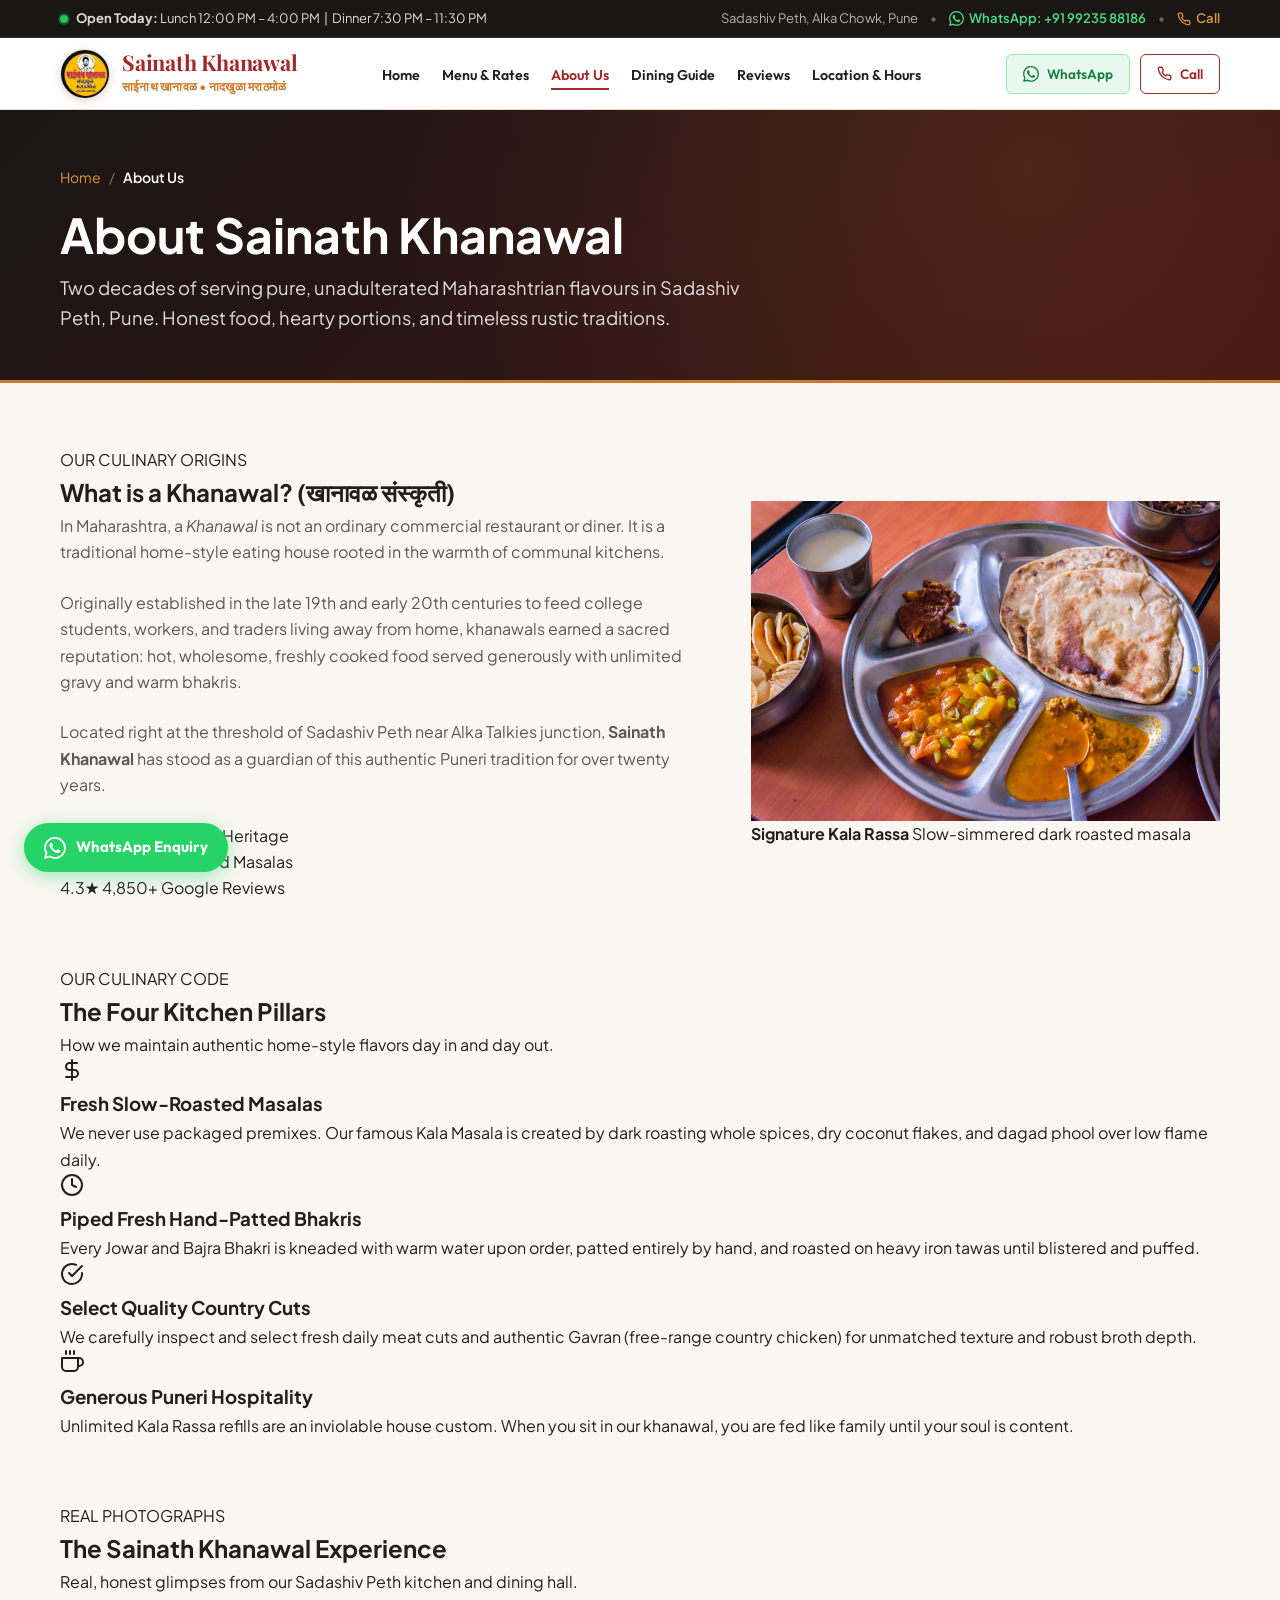
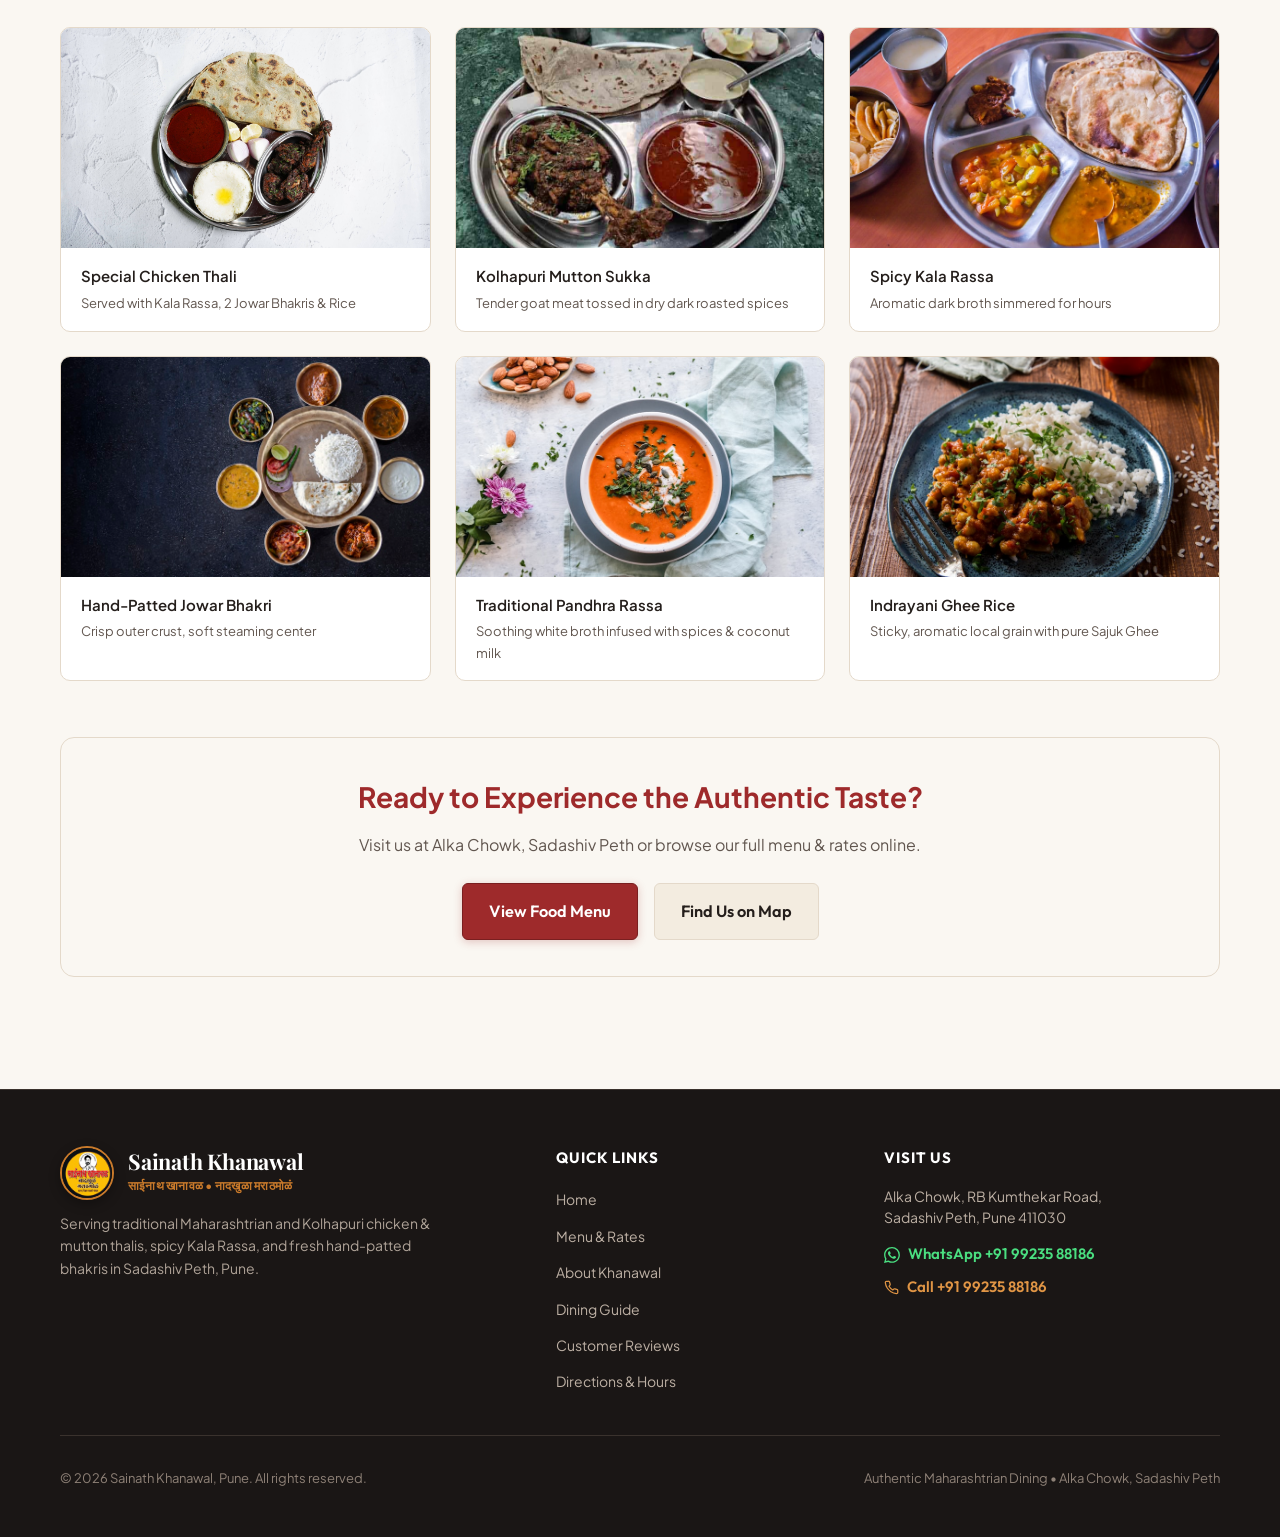
==== about.html @ d3b8c10c "Refactor to dedicated multi-page architecture with sitemap, robots.txt, and page-specific Schema.org" ====
<!DOCTYPE html>
<html lang="en">
<head>
  <meta charset="UTF-8">
  <meta name="viewport" content="width=device-width, initial-scale=1.0">
  <title>About Us & Heritage | Sainath Khanawal Pune — Story & Traditions</title>
  <meta name="description" content="Discover the story, history, and kitchen heritage of Sainath Khanawal at Alka Chowk, Sadashiv Peth, Pune. Traditional wood-roasted spices, hand-patted bhakris, and authentic Maharashtrian hospitality.">
  <meta name="keywords" content="About Sainath Khanawal, Sainath Khanawal history, Sadashiv Peth non veg history, Maharashtrian khanawal tradition Pune, Amol Nikam Sainath, authentic puneri khanawal">
  <link rel="canonical" href="https://sainathkhanawal.in/about.html">
  <meta name="robots" content="index, follow">

  <!-- Favicon -->
  <link rel="icon" type="image/png" href="assets/images/favicon.png">
  <link rel="apple-touch-icon" href="assets/images/favicon.png">

  <!-- Open Graph -->
  <meta property="og:type" content="website">
  <meta property="og:site_name" content="Sainath Khanawal Pune">
  <meta property="og:title" content="About Us & Heritage | Sainath Khanawal Pune">
  <meta property="og:description" content="The story, kitchen secrets, and 20+ year Maharashtrian culinary heritage of Sainath Khanawal in Sadashiv Peth, Pune.">
  <meta property="og:image" content="assets/images/sainath-khanawal-logo.png">
  <meta property="og:url" content="https://sainathkhanawal.in/about.html">
  <meta property="og:locale" content="en_IN">

  <!-- Theme Color -->
  <meta name="theme-color" content="#9E2A2B">
  
  <!-- Fonts -->
  <link rel="preconnect" href="https://fonts.googleapis.com">
  <link rel="preconnect" href="https://fonts.gstatic.com" crossorigin>
  <link href="https://fonts.googleapis.com/css2?family=Outfit:wght@400;500;600;700&family=Playfair+Display:ital,wght@0,600;0,700;1,600&family=Plus+Jakarta+Sans:wght@400;500;600;700&display=swap" rel="stylesheet">

  <!-- Styles -->
  <link rel="stylesheet" href="css/style.css">

  <!-- Schema.org JSON-LD Structured Data for About Page -->
  <script type="application/ld+json">
  {
    "@context": "https://schema.org",
    "@type": "AboutPage",
    "name": "About Sainath Khanawal Pune",
    "description": "The heritage, history, and kitchen traditions of Sainath Khanawal in Sadashiv Peth, Pune.",
    "url": "https://sainathkhanawal.in/about.html",
    "mainEntity": {
      "@type": "Restaurant",
      "name": "Sainath Khanawal",
      "foundingDate": "2004",
      "address": {
        "@type": "PostalAddress",
        "streetAddress": "Alka Chowk, RB Kumthekar Road, Pantancha Gate, Sadashiv Peth",
        "addressLocality": "Pune",
        "postalCode": "411030",
        "addressCountry": "IN"
      }
    }
  }
  </script>
</head>
<body>

  <!-- Top Announcement Bar -->
  <div class="top-announcement">
    <div class="container top-bar-inner">
      <div class="top-bar-item">
        <span class="status-indicator"></span>
        <span class="top-bar-text"><strong>Open Today:</strong> Lunch 12:00 PM – 4:00 PM &nbsp;|&nbsp; Dinner 7:30 PM – 11:30 PM</span>
      </div>
      <div class="top-bar-item top-bar-contact">
        <span>Sadashiv Peth, Alka Chowk, Pune</span>
        <span class="sep">•</span>
        <a href="https://wa.me/919923588186?text=Namaste%20Sainath%20Khanawal%2C%20I%20would%20like%20to%20enquire%20about%20today%27s%20menu%20and%20thali%20parcels." target="_blank" rel="noopener" class="top-whatsapp-link" aria-label="WhatsApp enquiry +91 99235 88186">
          <svg width="15" height="15" viewBox="0 0 16 16" fill="currentColor" aria-hidden="true">
            <path d="M13.601 2.326A7.85 7.85 0 0 0 7.994 0C3.627 0 .068 3.558.064 7.926c0 1.399.366 2.76 1.057 3.965L0 16l4.204-1.102a7.9 7.9 0 0 0 3.79.965h.004c4.368 0 7.926-3.558 7.93-7.93A7.9 7.9 0 0 0 13.6 2.326zM7.994 14.521a6.6 6.6 0 0 1-3.356-.92l-.24-.144-2.494.654.666-2.433-.156-.251a6.56 6.56 0 0 1-1.007-3.505c0-3.626 2.957-6.584 6.591-6.584a6.56 6.56 0 0 1 4.66 1.931 6.56 6.56 0 0 1 1.928 4.66c-.004 3.639-2.961 6.592-6.592 6.592m3.615-4.934c-.197-.099-1.17-.578-1.353-.646-.182-.065-.315-.099-.445.099-.133.197-.513.646-.627.775-.114.133-.232.148-.43.05-.197-.1-.836-.308-1.592-.985-.59-.525-.985-1.175-1.103-1.372-.114-.198-.011-.304.088-.403.087-.088.197-.232.296-.346.1-.114.133-.198.198-.33.065-.134.034-.248-.015-.347-.05-.099-.445-1.076-.612-1.47-.16-.389-.323-.335-.445-.34-.114-.007-.247-.007-.38-.007a.73.73 0 0 0-.529.247c-.182.198-.691.677-.691 1.654s.71 1.916.81 2.049c.098.133 1.394 2.132 3.383 2.992.47.205.84.326 1.129.418.475.152.904.129 1.246.08.38-.058 1.171-.48 1.338-.943.164-.464.164-.86.114-.943-.049-.084-.182-.133-.38-.232"/>
          </svg>
          WhatsApp: +91 99235 88186
        </a>
        <span class="sep">•</span>
        <a href="tel:+919923588186" class="top-phone-link" aria-label="Call restaurant at +91 99235 88186">
          <svg width="14" height="14" viewBox="0 0 24 24" fill="none" stroke="currentColor" stroke-width="2.2" stroke-linecap="round" stroke-linejoin="round" aria-hidden="true"><path d="M22 16.92v3a2 2 0 0 1-2.18 2 19.79 19.79 0 0 1-8.63-3.07 19.5 19.5 0 0 1-6-6 19.79 19.79 0 0 1-3.07-8.67A2 2 0 0 1 4.11 2h3a2 2 0 0 1 2 1.72 12.84 12.84 0 0 0 .7 2.81 2 2 0 0 1-.45 2.11L8.09 9.91a16 16 0 0 0 6 6l1.27-1.27a2 2 0 0 1 2.11-.45 12.84 12.84 0 0 0 2.81.7A2 2 0 0 1 22 16.92z"></path></svg>
          Call
        </a>
      </div>
    </div>
  </div>

  <!-- Primary Site Header -->
  <header class="site-header" id="siteHeader">
    <div class="container header-container">
      <a href="index.html" class="brand-identity-lockup" aria-label="Sainath Khanawal Home">
        <img src="assets/images/sainath-khanawal-logo.png" alt="Sainath Khanawal Official Logo" class="brand-logo-circle" width="54" height="54">
        <div class="brand-text-block">
          <span class="brand-title">Sainath Khanawal</span>
          <span class="brand-subtitle">साईनाथ खानावळ • नादखुळा मराठमोळं</span>
        </div>
      </a>

      <!-- Desktop Navigation Links -->
      <nav class="desktop-nav" aria-label="Main Navigation">
        <ul class="nav-list">
          <li><a href="index.html" class="nav-link">Home</a></li>
          <li><a href="menu.html" class="nav-link">Menu & Rates</a></li>
          <li><a href="about.html" class="nav-link active" aria-current="page">About Us</a></li>
          <li><a href="guide.html" class="nav-link">Dining Guide</a></li>
          <li><a href="reviews.html" class="nav-link">Reviews</a></li>
          <li><a href="contact.html" class="nav-link">Location & Hours</a></li>
        </ul>
      </nav>

      <!-- Header Action -->
      <div class="header-action-group">
        <a href="https://wa.me/919923588186?text=Namaste%20Sainath%20Khanawal%2C%20I%20would%20like%20to%20enquire%20about%20today%27s%20menu%20and%20thali%20parcels." target="_blank" rel="noopener" class="btn btn-whatsapp-sm header-wa-btn" aria-label="WhatsApp Enquiry">
          <svg width="16" height="16" viewBox="0 0 16 16" fill="currentColor" aria-hidden="true">
            <path d="M13.601 2.326A7.85 7.85 0 0 0 7.994 0C3.627 0 .068 3.558.064 7.926c0 1.399.366 2.76 1.057 3.965L0 16l4.204-1.102a7.9 7.9 0 0 0 3.79.965h.004c4.368 0 7.926-3.558 7.93-7.93A7.9 7.9 0 0 0 13.6 2.326zM7.994 14.521a6.6 6.6 0 0 1-3.356-.92l-.24-.144-2.494.654.666-2.433-.156-.251a6.56 6.56 0 0 1-1.007-3.505c0-3.626 2.957-6.584 6.591-6.584a6.56 6.56 0 0 1 4.66 1.931 6.56 6.56 0 0 1 1.928 4.66c-.004 3.639-2.961 6.592-6.592 6.592m3.615-4.934c-.197-.099-1.17-.578-1.353-.646-.182-.065-.315-.099-.445.099-.133.197-.513.646-.627.775-.114.133-.232.148-.43.05-.197-.1-.836-.308-1.592-.985-.59-.525-.985-1.175-1.103-1.372-.114-.198-.011-.304.088-.403.087-.088.197-.232.296-.346.1-.114.133-.198.198-.33.065-.134.034-.248-.015-.347-.05-.099-.445-1.076-.612-1.47-.16-.389-.323-.335-.445-.34-.114-.007-.247-.007-.38-.007a.73.73 0 0 0-.529.247c-.182.198-.691.677-.691 1.654s.71 1.916.81 2.049c.098.133 1.394 2.132 3.383 2.992.47.205.84.326 1.129.418.475.152.904.129 1.246.08.38-.058 1.171-.48 1.338-.943.164-.464.164-.86.114-.943-.049-.084-.182-.133-.38-.232"/>
          </svg>
          WhatsApp
        </a>
        <a href="tel:+919923588186" class="btn btn-outline btn-sm header-call-btn">
          <svg width="15" height="15" viewBox="0 0 24 24" fill="none" stroke="currentColor" stroke-width="2.2" stroke-linecap="round" stroke-linejoin="round" aria-hidden="true"><path d="M22 16.92v3a2 2 0 0 1-2.18 2 19.79 19.79 0 0 1-8.63-3.07 19.5 19.5 0 0 1-6-6 19.79 19.79 0 0 1-3.07-8.67A2 2 0 0 1 4.11 2h3a2 2 0 0 1 2 1.72 12.84 12.84 0 0 0 .7 2.81 2 2 0 0 1-.45 2.11L8.09 9.91a16 16 0 0 0 6 6l1.27-1.27a2 2 0 0 1 2.11-.45 12.84 12.84 0 0 0 2.81.7A2 2 0 0 1 22 16.92z"></path></svg>
          Call
        </a>
        <!-- Mobile Menu Toggle Button -->
        <button class="mobile-toggle" id="mobileMenuBtn" aria-label="Toggle mobile menu" aria-expanded="false" aria-controls="mobileDrawer">
          <span class="hamburger-bar"></span>
          <span class="hamburger-bar"></span>
          <span class="hamburger-bar"></span>
        </button>
      </div>
    </div>
  </header>

  <!-- Mobile Navigation Drawer -->
  <div class="mobile-drawer" id="mobileDrawer" aria-hidden="true">
    <div class="drawer-header">
      <div class="drawer-brand-lockup">
        <img src="assets/images/sainath-khanawal-logo.png" alt="Sainath Khanawal Official Logo" class="drawer-logo-circle" width="44" height="44">
        <div>
          <span class="drawer-brand-title">Sainath Khanawal</span>
          <span class="drawer-brand-subtitle">नादखुळा मराठमोळं</span>
        </div>
      </div>
      <button class="drawer-close" id="drawerCloseBtn" aria-label="Close menu">&times;</button>
    </div>
    <ul class="mobile-nav-list">
      <li><a href="index.html" class="mobile-nav-link">Home</a></li>
      <li><a href="menu.html" class="mobile-nav-link">Food Menu & Rates</a></li>
      <li><a href="about.html" class="mobile-nav-link active">About the Khanawal</a></li>
      <li><a href="guide.html" class="mobile-nav-link">Khanawal Dining Guide</a></li>
      <li><a href="reviews.html" class="mobile-nav-link">Customer Reviews</a></li>
      <li><a href="contact.html" class="mobile-nav-link">Location & Timings</a></li>
    </ul>
    <div class="drawer-footer">
      <a href="https://wa.me/919923588186?text=Namaste%20Sainath%20Khanawal%2C%20I%20would%20like%20to%20enquire%20about%20today%27s%20menu%20and%20thali%20parcels." target="_blank" rel="noopener" class="btn btn-whatsapp btn-block">
        <svg width="18" height="18" viewBox="0 0 16 16" fill="currentColor" aria-hidden="true">
          <path d="M13.601 2.326A7.85 7.85 0 0 0 7.994 0C3.627 0 .068 3.558.064 7.926c0 1.399.366 2.76 1.057 3.965L0 16l4.204-1.102a7.9 7.9 0 0 0 3.79.965h.004c4.368 0 7.926-3.558 7.93-7.93A7.9 7.9 0 0 0 13.6 2.326zM7.994 14.521a6.6 6.6 0 0 1-3.356-.92l-.24-.144-2.494.654.666-2.433-.156-.251a6.56 6.56 0 0 1-1.007-3.505c0-3.626 2.957-6.584 6.591-6.584a6.56 6.56 0 0 1 4.66 1.931 6.56 6.56 0 0 1 1.928 4.66c-.004 3.639-2.961 6.592-6.592 6.592m3.615-4.934c-.197-.099-1.17-.578-1.353-.646-.182-.065-.315-.099-.445.099-.133.197-.513.646-.627.775-.114.133-.232.148-.43.05-.197-.1-.836-.308-1.592-.985-.59-.525-.985-1.175-1.103-1.372-.114-.198-.011-.304.088-.403.087-.088.197-.232.296-.346.1-.114.133-.198.198-.33.065-.134.034-.248-.015-.347-.05-.099-.445-1.076-.612-1.47-.16-.389-.323-.335-.445-.34-.114-.007-.247-.007-.38-.007a.73.73 0 0 0-.529.247c-.182.198-.691.677-.691 1.654s.71 1.916.81 2.049c.098.133 1.394 2.132 3.383 2.992.47.205.84.326 1.129.418.475.152.904.129 1.246.08.38-.058 1.171-.48 1.338-.943.164-.464.164-.86.114-.943-.049-.084-.182-.133-.38-.232"/>
        </svg>
        <span>WhatsApp Enquiry (+91 99235 88186)</span>
      </a>
      <a href="tel:+919923588186" class="btn btn-primary btn-block">
        <svg width="18" height="18" viewBox="0 0 24 24" fill="none" stroke="currentColor" stroke-width="2" stroke-linecap="round" stroke-linejoin="round" aria-hidden="true"><path d="M22 16.92v3a2 2 0 0 1-2.18 2 19.79 19.79 0 0 1-8.63-3.07 19.5 19.5 0 0 1-6-6 19.79 19.79 0 0 1-3.07-8.67A2 2 0 0 1 4.11 2h3a2 2 0 0 1 2 1.72 12.84 12.84 0 0 0 .7 2.81 2 2 0 0 1-.45 2.11L8.09 9.91a16 16 0 0 0 6 6l1.27-1.27a2 2 0 0 1 2.11-.45 12.84 12.84 0 0 0 2.81.7A2 2 0 0 1 22 16.92z"></path></svg>
        Call Restaurant
      </a>
    </div>
  </div>
  <div class="drawer-overlay" id="drawerOverlay"></div>

  <!-- SUBPAGE HERO BANNER -->
  <section class="page-hero">
    <div class="container page-hero-inner">
      <nav class="breadcrumb-nav" aria-label="Breadcrumb">
        <ol class="breadcrumb-list">
          <li><a href="index.html">Home</a></li>
          <li class="breadcrumb-separator">/</li>
          <li class="breadcrumb-current">About Us</li>
        </ol>
      </nav>
      <h1 class="page-hero-title">About Sainath Khanawal</h1>
      <p class="page-hero-subtitle">Two decades of serving pure, unadulterated Maharashtrian flavours in Sadashiv Peth, Pune. Honest food, hearty portions, and timeless rustic traditions.</p>
    </div>
  </section>

  <!-- ABOUT CONTENT -->
  <main class="page-main-content">
    <div class="container">

      <!-- Story Overview Section -->
      <div class="about-grid">
        <div class="about-text-column">
          <div class="section-badge-small">OUR CULINARY ORIGINS</div>
          <h2 class="section-title">What is a Khanawal? (खानावळ संस्कृती)</h2>
          <div class="story-divider"></div>
          <p class="body-lead">
            In Maharashtra, a <em>Khanawal</em> is not an ordinary commercial restaurant or diner. It is a traditional home-style eating house rooted in the warmth of communal kitchens.
          </p>
          <p>
            Originally established in the late 19th and early 20th centuries to feed college students, workers, and traders living away from home, khanawals earned a sacred reputation: hot, wholesome, freshly cooked food served generously with unlimited gravy and warm bhakris.
          </p>
          <p>
            Located right at the threshold of Sadashiv Peth near Alka Talkies junction, <strong>Sainath Khanawal</strong> has stood as a guardian of this authentic Puneri tradition for over twenty years.
          </p>

          <div class="key-facts-block">
            <div class="fact-item">
              <span class="fact-num">20+</span>
              <span class="fact-label">Years of Culinary Heritage</span>
            </div>
            <div class="fact-item">
              <span class="fact-num">100%</span>
              <span class="fact-label">House-Roasted Masalas</span>
            </div>
            <div class="fact-item">
              <span class="fact-num">4.3★</span>
              <span class="fact-label">4,850+ Google Reviews</span>
            </div>
          </div>
        </div>

        <div class="about-image-column">
          <div class="about-image-wrapper">
            <img src="assets/images/kala-rassa.jpg" alt="Authentic Maharashtrian Kala Rassa simmering in traditional kitchen at Sainath Khanawal Pune" class="about-main-img">
            <div class="image-caption-badge">
              <strong>Signature Kala Rassa</strong>
              <span>Slow-simmered dark roasted masala</span>
            </div>
          </div>
        </div>
      </div>

      <!-- Kitchen Principles Section -->
      <div style="margin-top: 64px;">
        <div class="section-header text-center">
          <div class="section-badge-small">OUR CULINARY CODE</div>
          <h2 class="section-title">The Four Kitchen Pillars</h2>
          <p class="section-subtitle">How we maintain authentic home-style flavors day in and day out.</p>
        </div>

        <div class="features-grid">
          <div class="feature-card">
            <div class="feature-icon">
              <svg width="24" height="24" viewBox="0 0 24 24" fill="none" stroke="currentColor" stroke-width="2" stroke-linecap="round" stroke-linejoin="round"><path d="M12 2v20M17 5H9.5a3.5 3.5 0 0 0 0 7h5a3.5 3.5 0 0 1 0 7H6"/></svg>
            </div>
            <h3 class="feature-title">Fresh Slow-Roasted Masalas</h3>
            <p class="feature-text">
              We never use packaged premixes. Our famous Kala Masala is created by dark roasting whole spices, dry coconut flakes, and dagad phool over low flame daily.
            </p>
          </div>

          <div class="feature-card">
            <div class="feature-icon">
              <svg width="24" height="24" viewBox="0 0 24 24" fill="none" stroke="currentColor" stroke-width="2" stroke-linecap="round" stroke-linejoin="round"><circle cx="12" cy="12" r="10"/><path d="M12 6v6l4 2"/></svg>
            </div>
            <h3 class="feature-title">Piped Fresh Hand-Patted Bhakris</h3>
            <p class="feature-text">
              Every Jowar and Bajra Bhakri is kneaded with warm water upon order, patted entirely by hand, and roasted on heavy iron tawas until blistered and puffed.
            </p>
          </div>

          <div class="feature-card">
            <div class="feature-icon">
              <svg width="24" height="24" viewBox="0 0 24 24" fill="none" stroke="currentColor" stroke-width="2" stroke-linecap="round" stroke-linejoin="round"><path d="M22 11.08V12a10 10 0 1 1-5.93-9.14"/><polyline points="22 4 12 14.01 9 11.01"/></svg>
            </div>
            <h3 class="feature-title">Select Quality Country Cuts</h3>
            <p class="feature-text">
              We carefully inspect and select fresh daily meat cuts and authentic Gavran (free-range country chicken) for unmatched texture and robust broth depth.
            </p>
          </div>

          <div class="feature-card">
            <div class="feature-icon">
              <svg width="24" height="24" viewBox="0 0 24 24" fill="none" stroke="currentColor" stroke-width="2" stroke-linecap="round" stroke-linejoin="round"><path d="M18 8h1a4 4 0 0 1 0 8h-1M2 8h16v9a4 4 0 0 1-4 4H6a4 4 0 0 1-4-4V8z"/><line x1="6" y1="1" x2="6" y2="4"/><line x1="10" y1="1" x2="10" y2="4"/><line x1="14" y1="1" x2="14" y2="4"/></svg>
            </div>
            <h3 class="feature-title">Generous Puneri Hospitality</h3>
            <p class="feature-text">
              Unlimited Kala Rassa refills are an inviolable house custom. When you sit in our khanawal, you are fed like family until your soul is content.
            </p>
          </div>
        </div>
      </div>

      <!-- Authentic Kitchen Gallery -->
      <div style="margin-top: 64px;">
        <div class="section-header text-center">
          <div class="section-badge-small">REAL PHOTOGRAPHS</div>
          <h2 class="section-title">The Sainath Khanawal Experience</h2>
          <p class="section-subtitle">Real, honest glimpses from our Sadashiv Peth kitchen and dining hall.</p>
        </div>

        <div class="gallery-grid">
          <div class="gallery-card">
            <img src="assets/images/chicken-thali.jpg" alt="Special Chicken Thali at Sainath Khanawal Pune" loading="lazy">
            <div class="gallery-caption">
              Special Chicken Thali
              <span>Served with Kala Rassa, 2 Jowar Bhakris & Rice</span>
            </div>
          </div>

          <div class="gallery-card">
            <img src="assets/images/mutton-sukka.jpg" alt="Kolhapuri Mutton Sukka with roasted dry coconut" loading="lazy">
            <div class="gallery-caption">
              Kolhapuri Mutton Sukka
              <span>Tender goat meat tossed in dry dark roasted spices</span>
            </div>
          </div>

          <div class="gallery-card">
            <img src="assets/images/kala-rassa.jpg" alt="Authentic Maharashtrian Kala Rassa in steel bowl" loading="lazy">
            <div class="gallery-caption">
              Spicy Kala Rassa
              <span>Aromatic dark broth simmered for hours</span>
            </div>
          </div>

          <div class="gallery-card">
            <img src="assets/images/bhakri.jpg" alt="Freshly patted hot Jowar Bhakri roasted on tawa" loading="lazy">
            <div class="gallery-caption">
              Hand-Patted Jowar Bhakri
              <span>Crisp outer crust, soft steaming center</span>
            </div>
          </div>

          <div class="gallery-card">
            <img src="assets/images/pandhra-rassa.jpg" alt="Kolhapuri Pandhra Rassa made with coconut milk" loading="lazy">
            <div class="gallery-caption">
              Traditional Pandhra Rassa
              <span>Soothing white broth infused with spices & coconut milk</span>
            </div>
          </div>

          <div class="gallery-card">
            <img src="assets/images/indrayani-rice.jpg" alt="Aromatic Indrayani Ghee Rice" loading="lazy">
            <div class="gallery-caption">
              Indrayani Ghee Rice
              <span>Sticky, aromatic local grain with pure Sajuk Ghee</span>
            </div>
          </div>
        </div>
      </div>

      <!-- CTA Box -->
      <div class="story-timeline-card" style="margin-top: 56px; text-align: center; background: var(--color-bg-card);">
        <h3 style="font-family: var(--font-display); font-size: 1.75rem; margin-bottom: 12px; color: var(--color-primary);">Ready to Experience the Authentic Taste?</h3>
        <p style="color: var(--color-text-muted); max-width: 600px; margin: 0 auto 24px;">Visit us at Alka Chowk, Sadashiv Peth or browse our full menu & rates online.</p>
        <div style="display: flex; gap: 16px; justify-content: center; flex-wrap: wrap;">
          <a href="menu.html" class="btn btn-primary btn-lg">View Food Menu</a>
          <a href="contact.html" class="btn btn-secondary btn-lg">Find Us on Map</a>
        </div>
      </div>

    </div>
  </main>

  <!-- SITE FOOTER -->
  <footer class="site-footer">
    <div class="container footer-content">
      <div class="footer-top-row">
        <div class="footer-brand">
          <div class="footer-brand-lockup">
            <img src="assets/images/sainath-khanawal-logo.png" alt="Sainath Khanawal Logo" class="footer-logo-circle" width="60" height="60">
            <div>
              <div class="brand-title">Sainath Khanawal</div>
              <div class="brand-subtitle">साईनाथ खानावळ • नादखुळा मराठमोळं</div>
            </div>
          </div>
          <p class="footer-desc">
            Serving traditional Maharashtrian and Kolhapuri chicken & mutton thalis, spicy Kala Rassa, and fresh hand-patted bhakris in Sadashiv Peth, Pune.
          </p>
        </div>

        <div class="footer-links-group">
          <h4 class="footer-heading">Quick Links</h4>
          <ul class="footer-links">
            <li><a href="index.html">Home</a></li>
            <li><a href="menu.html">Menu & Rates</a></li>
            <li><a href="about.html">About Khanawal</a></li>
            <li><a href="guide.html">Dining Guide</a></li>
            <li><a href="reviews.html">Customer Reviews</a></li>
            <li><a href="contact.html">Directions & Hours</a></li>
          </ul>
        </div>

        <div class="footer-contact-group">
          <h4 class="footer-heading">Visit Us</h4>
          <p class="footer-address">
            Alka Chowk, RB Kumthekar Road,<br>
            Sadashiv Peth, Pune 411030
          </p>
          <div class="footer-contact-buttons">
            <a href="https://wa.me/919923588186?text=Namaste%20Sainath%20Khanawal%2C%20I%20would%20like%20to%20enquire%20about%20today%27s%20menu%20and%20thali%20parcels." target="_blank" rel="noopener" class="footer-wa-link">
              <svg width="16" height="16" viewBox="0 0 16 16" fill="currentColor" aria-hidden="true">
                <path d="M13.601 2.326A7.85 7.85 0 0 0 7.994 0C3.627 0 .068 3.558.064 7.926c0 1.399.366 2.76 1.057 3.965L0 16l4.204-1.102a7.9 7.9 0 0 0 3.79.965h.004c4.368 0 7.926-3.558 7.93-7.93A7.9 7.9 0 0 0 13.6 2.326zM7.994 14.521a6.6 6.6 0 0 1-3.356-.92l-.24-.144-2.494.654.666-2.433-.156-.251a6.56 6.56 0 0 1-1.007-3.505c0-3.626 2.957-6.584 6.591-6.584a6.56 6.56 0 0 1 4.66 1.931 6.56 6.56 0 0 1 1.928 4.66c-.004 3.639-2.961 6.592-6.592 6.592m3.615-4.934c-.197-.099-1.17-.578-1.353-.646-.182-.065-.315-.099-.445.099-.133.197-.513.646-.627.775-.114.133-.232.148-.43.05-.197-.1-.836-.308-1.592-.985-.59-.525-.985-1.175-1.103-1.372-.114-.198-.011-.304.088-.403.087-.088.197-.232.296-.346.1-.114.133-.198.198-.33.065-.134.034-.248-.015-.347-.05-.099-.445-1.076-.612-1.47-.16-.389-.323-.335-.445-.34-.114-.007-.247-.007-.38-.007a.73.73 0 0 0-.529.247c-.182.198-.691.677-.691 1.654s.71 1.916.81 2.049c.098.133 1.394 2.132 3.383 2.992.47.205.84.326 1.129.418.475.152.904.129 1.246.08.38-.058 1.171-.48 1.338-.943.164-.464.164-.86.114-.943-.049-.084-.182-.133-.38-.232"/>
              </svg>
              <span>WhatsApp +91 99235 88186</span>
            </a>
            <a href="tel:+919923588186" class="footer-phone">
              <svg width="15" height="15" viewBox="0 0 24 24" fill="none" stroke="currentColor" stroke-width="2" stroke-linecap="round" stroke-linejoin="round"><path d="M22 16.92v3a2 2 0 0 1-2.18 2 19.79 19.79 0 0 1-8.63-3.07 19.5 19.5 0 0 1-6-6 19.79 19.79 0 0 1-3.07-8.67A2 2 0 0 1 4.11 2h3a2 2 0 0 1 2 1.72 12.84 12.84 0 0 0 .7 2.81 2 2 0 0 1-.45 2.11L8.09 9.91a16 16 0 0 0 6 6l1.27-1.27a2 2 0 0 1 2.11-.45 12.84 12.84 0 0 0 2.81.7A2 2 0 0 1 22 16.92z"></path></svg>
              Call +91 99235 88186
            </a>
          </div>
        </div>
      </div>

      <div class="footer-bottom-row">
        <p>&copy; <span id="currentYear">2026</span> Sainath Khanawal, Pune. All rights reserved.</p>
        <p class="footer-meta-tag">Authentic Maharashtrian Dining • Alka Chowk, Sadashiv Peth</p>
      </div>
    </div>
  </footer>

  <!-- MOBILE BOTTOM ACTION BAR -->
  <aside class="mobile-action-bar" aria-label="Quick Mobile Actions">
    <a href="tel:+919923588186" class="mobile-action-item">
      <svg width="20" height="20" viewBox="0 0 24 24" fill="none" stroke="currentColor" stroke-width="2.2" stroke-linecap="round" stroke-linejoin="round" aria-hidden="true"><path d="M22 16.92v3a2 2 0 0 1-2.18 2 19.79 19.79 0 0 1-8.63-3.07 19.5 19.5 0 0 1-6-6 19.79 19.79 0 0 1-3.07-8.67A2 2 0 0 1 4.11 2h3a2 2 0 0 1 2 1.72 12.84 12.84 0 0 0 .7 2.81 2 2 0 0 1-.45 2.11L8.09 9.91a16 16 0 0 0 6 6l1.27-1.27a2 2 0 0 1 2.11-.45 12.84 12.84 0 0 0 2.81.7A2 2 0 0 1 22 16.92z"></path></svg>
      <span>Call</span>
    </a>
    <a href="https://wa.me/919923588186?text=Namaste%20Sainath%20Khanawal%2C%20I%20would%20like%20to%20enquire%20about%20today%27s%20menu%20and%20thali%20parcels." target="_blank" rel="noopener" class="mobile-action-item wa-item">
      <svg width="20" height="20" viewBox="0 0 16 16" fill="currentColor" aria-hidden="true">
        <path d="M13.601 2.326A7.85 7.85 0 0 0 7.994 0C3.627 0 .068 3.558.064 7.926c0 1.399.366 2.76 1.057 3.965L0 16l4.204-1.102a7.9 7.9 0 0 0 3.79.965h.004c4.368 0 7.926-3.558 7.93-7.93A7.9 7.9 0 0 0 13.6 2.326zM7.994 14.521a6.6 6.6 0 0 1-3.356-.92l-.24-.144-2.494.654.666-2.433-.156-.251a6.56 6.56 0 0 1-1.007-3.505c0-3.626 2.957-6.584 6.591-6.584a6.56 6.56 0 0 1 4.66 1.931 6.56 6.56 0 0 1 1.928 4.66c-.004 3.639-2.961 6.592-6.592 6.592m3.615-4.934c-.197-.099-1.17-.578-1.353-.646-.182-.065-.315-.099-.445.099-.133.197-.513.646-.627.775-.114.133-.232.148-.43.05-.197-.1-.836-.308-1.592-.985-.59-.525-.985-1.175-1.103-1.372-.114-.198-.011-.304.088-.403.087-.088.197-.232.296-.346.1-.114.133-.198.198-.33.065-.134.034-.248-.015-.347-.05-.099-.445-1.076-.612-1.47-.16-.389-.323-.335-.445-.34-.114-.007-.247-.007-.38-.007a.73.73 0 0 0-.529.247c-.182.198-.691.677-.691 1.654s.71 1.916.81 2.049c.098.133 1.394 2.132 3.383 2.992.47.205.84.326 1.129.418.475.152.904.129 1.246.08.38-.058 1.171-.48 1.338-.943.164-.464.164-.86.114-.943-.049-.084-.182-.133-.38-.232"/>
      </svg>
      <span>WhatsApp</span>
    </a>
    <a href="https://maps.google.com/?q=Sainath+Khanawal+Alka+Chowk+Sadashiv+Peth+Pune+411030" target="_blank" rel="noopener" class="mobile-action-item">
      <svg width="20" height="20" viewBox="0 0 24 24" fill="none" stroke="currentColor" stroke-width="2.2" stroke-linecap="round" stroke-linejoin="round" aria-hidden="true"><polygon points="3 11 22 2 13 21 11 13 3 11"></polygon></svg>
      <span>Directions</span>
    </a>
    <a href="menu.html" class="mobile-action-item">
      <svg width="20" height="20" viewBox="0 0 24 24" fill="none" stroke="currentColor" stroke-width="2.2" stroke-linecap="round" stroke-linejoin="round" aria-hidden="true"><path d="M4 6h16M4 12h16M4 18h7"/></svg>
      <span>Menu</span>
    </a>
  </aside>

  <!-- Floating WhatsApp Quick Widget (Desktop) -->
  <a href="https://wa.me/919923588186?text=Namaste%20Sainath%20Khanawal%2C%20I%20would%20like%20to%20enquire%20about%20today%27s%20menu%20and%20thali%20parcels." target="_blank" rel="noopener" class="floating-whatsapp-btn" aria-label="Chat on WhatsApp">
    <svg width="22" height="22" viewBox="0 0 16 16" fill="currentColor" aria-hidden="true">
      <path d="M13.601 2.326A7.85 7.85 0 0 0 7.994 0C3.627 0 .068 3.558.064 7.926c0 1.399.366 2.76 1.057 3.965L0 16l4.204-1.102a7.9 7.9 0 0 0 3.79.965h.004c4.368 0 7.926-3.558 7.93-7.93A7.9 7.9 0 0 0 13.6 2.326zM7.994 14.521a6.6 6.6 0 0 1-3.356-.92l-.24-.144-2.494.654.666-2.433-.156-.251a6.56 6.56 0 0 1-1.007-3.505c0-3.626 2.957-6.584 6.591-6.584a6.56 6.56 0 0 1 4.66 1.931 6.56 6.56 0 0 1 1.928 4.66c-.004 3.639-2.961 6.592-6.592 6.592m3.615-4.934c-.197-.099-1.17-.578-1.353-.646-.182-.065-.315-.099-.445.099-.133.197-.513.646-.627.775-.114.133-.232.148-.43.05-.197-.1-.836-.308-1.592-.985-.59-.525-.985-1.175-1.103-1.372-.114-.198-.011-.304.088-.403.087-.088.197-.232.296-.346.1-.114.133-.198.198-.33.065-.134.034-.248-.015-.347-.05-.099-.445-1.076-.612-1.47-.16-.389-.323-.335-.445-.34-.114-.007-.247-.007-.38-.007a.73.73 0 0 0-.529.247c-.182.198-.691.677-.691 1.654s.71 1.916.81 2.049c.098.133 1.394 2.132 3.383 2.992.47.205.84.326 1.129.418.475.152.904.129 1.246.08.38-.058 1.171-.48 1.338-.943.164-.464.164-.86.114-.943-.049-.084-.182-.133-.38-.232"/>
    </svg>
    <span class="floating-wa-label">WhatsApp Enquiry</span>
  </a>

  <!-- Back to Top Button -->
  <button class="back-to-top" id="backToTop" aria-label="Back to top of page">
    <svg width="20" height="20" viewBox="0 0 24 24" fill="none" stroke="currentColor" stroke-width="2.5" stroke-linecap="round" stroke-linejoin="round"><path d="M18 15l-6-6-6 6"/></svg>
  </button>

  <!-- JavaScript -->
  <script src="js/main.js"></script>
</body>
</html>
---- css/style.css ----
/* ==========================================================================
   SAINATH KHANAWAL — PUNE
   Authentic Maharashtrian Restaurant Website Stylesheet
   Crafted with human attention to local Pune culture, clean typography,
   warm heritage colors, WhatsApp ordering, Google reviews, and responsive performance.
   ========================================================================== */

/* --------------------------------------------------------------------------
   1. CSS Custom Properties / Design Tokens
   -------------------------------------------------------------------------- */
:root {
  /* Brand Color Palette: Warm Maharashtrian Heritage */
  --color-primary: #9E2A2B;          /* Deep Kolhapuri chili / terracotta */
  --color-primary-dark: #7A1F20;     /* Deep roasted maroon */
  --color-primary-light: #B83A3C;    /* Warm crimson accent */
  --color-accent: #C97A2B;           /* Roasted spice & brass */
  --color-accent-light: #E09545;     /* Warm turmeric */
  --color-accent-subtle: #F7EBDD;    /* Warm cream accent tint */

  /* WhatsApp Brand Green */
  --color-whatsapp: #25D366;
  --color-whatsapp-dark: #1EBE5B;

  /* Neutral Surfaces & Grays */
  --color-bg-main: #FAF7F2;          /* Parchment warm canvas */
  --color-bg-surface: #FFFFFF;       /* Crisp card white */
  --color-bg-subtle: #F3ECE0;        /* Subtle section container background */
  --color-bg-dark: #1A1615;          /* Kala Masala Charcoal */
  --color-bg-dark-surface: #26201D;  /* Charcoal elevated surface */

  /* Typography Colors */
  --color-text-main: #241E1B;        /* Charcoal body text */
  --color-text-muted: #61564F;       /* Warm neutral secondary text */
  --color-text-light: #8E8177;       /* Tertiary subtle text */
  --color-text-inverse: #FAF7F2;     /* Inverted text on dark/terracotta */
  
  /* Borders & Dividers */
  --color-border: #E4D9CA;          /* Earthy warm 1px border */
  --color-border-subtle: #ECE2D4;   /* Very light divider */
  --color-border-dark: #3A322D;     /* Dark theme border */

  /* Badges */
  --badge-nonveg-border: #D9534F;
  --badge-nonveg-bg: #FDF2F2;
  --badge-nonveg-text: #991B1B;
  --badge-veg-border: #15803D;
  --badge-veg-bg: #F0FDF4;
  --badge-veg-text: #166534;

  /* Typography System */
  --font-serif: 'Playfair Display', Georgia, serif;
  --font-heading: 'Outfit', -apple-system, BlinkMacSystemFont, sans-serif;
  --font-body: 'Plus Jakarta Sans', system-ui, -apple-system, BlinkMacSystemFont, 'Segoe UI', Roboto, sans-serif;

  /* Layout & Spacing */
  --container-max-width: 1200px;
  --header-height: 72px;
  --topbar-height: 38px;
  --mobile-bar-height: 62px;
  --border-radius-sm: 6px;
  --border-radius-md: 10px;
  --border-radius-lg: 14px;

  /* Shadows (Restrained, Natural, Non-AI) */
  --shadow-subtle: 0 2px 6px rgba(26, 22, 21, 0.04);
  --shadow-card: 0 4px 14px rgba(26, 22, 21, 0.06);
  --shadow-hover: 0 8px 24px rgba(26, 22, 21, 0.10);

  /* Transitions */
  --transition-fast: 0.18s ease;
  --transition-normal: 0.28s cubic-bezier(0.16, 1, 0.3, 1);
}

/* --------------------------------------------------------------------------
   2. Reset & Global Base
   -------------------------------------------------------------------------- */
*, *::before, *::after {
  box-sizing: border-box;
  margin: 0;
  padding: 0;
}

html {
  scroll-behavior: smooth;
  font-size: 16px;
  -webkit-text-size-adjust: 100%;
}

body {
  font-family: var(--font-body);
  color: var(--color-text-main);
  background-color: var(--color-bg-main);
  line-height: 1.65;
  -webkit-font-smoothing: antialiased;
  -moz-osx-font-smoothing: grayscale;
  overflow-x: hidden;
}

img, picture, video {
  max-width: 100%;
  display: block;
  height: auto;
}

a {
  color: var(--color-primary);
  text-decoration: none;
  transition: color var(--transition-fast);
}

a:hover {
  color: var(--color-primary-dark);
}

button {
  font-family: inherit;
  cursor: pointer;
  border: none;
  background: none;
}

/* Accessibility Focus Ring */
:focus-visible {
  outline: 2px solid var(--color-accent);
  outline-offset: 3px;
}

/* --------------------------------------------------------------------------
   3. Layout Utilities
   -------------------------------------------------------------------------- */
.container {
  width: 100%;
  max-width: var(--container-max-width);
  margin-left: auto;
  margin-right: auto;
  padding-left: 20px;
  padding-right: 20px;
}

.section {
  padding-top: 80px;
  padding-bottom: 80px;
}

@media (max-width: 768px) {
  .section {
    padding-top: 56px;
    padding-bottom: 56px;
  }
}

.section-tag {
  display: inline-flex;
  align-items: center;
  font-family: var(--font-heading);
  font-size: 0.8125rem;
  font-weight: 700;
  text-transform: uppercase;
  letter-spacing: 0.08em;
  color: var(--color-primary);
  background-color: var(--color-accent-subtle);
  padding: 4px 12px;
  border-radius: var(--border-radius-sm);
  margin-bottom: 12px;
  border: 1px solid var(--color-border);
}

.section-heading {
  font-family: var(--font-serif);
  font-size: 2.25rem;
  font-weight: 700;
  color: var(--color-text-main);
  line-height: 1.25;
  margin-bottom: 14px;
}

@media (max-width: 768px) {
  .section-heading {
    font-size: 1.85rem;
  }
}

.section-subheading {
  font-size: 1.0625rem;
  color: var(--color-text-muted);
  max-width: 650px;
  margin-left: auto;
  margin-right: auto;
}

.section-header-center {
  text-align: center;
  margin-bottom: 48px;
}

/* --------------------------------------------------------------------------
   4. Buttons & Interactive Controls
   -------------------------------------------------------------------------- */
.btn {
  display: inline-flex;
  align-items: center;
  justify-content: center;
  gap: 8px;
  font-family: var(--font-heading);
  font-size: 0.9375rem;
  font-weight: 600;
  padding: 12px 24px;
  border-radius: var(--border-radius-sm);
  transition: all var(--transition-fast);
  cursor: pointer;
  text-decoration: none;
  white-space: nowrap;
}

.btn-primary {
  background-color: var(--color-primary);
  color: #FFFFFF;
  box-shadow: 0 2px 8px rgba(158, 42, 43, 0.25);
  border: 1px solid var(--color-primary-dark);
}

.btn-primary:hover {
  background-color: var(--color-primary-dark);
  color: #FFFFFF;
  transform: translateY(-1px);
  box-shadow: 0 4px 12px rgba(158, 42, 43, 0.35);
}

.btn-secondary {
  background-color: var(--color-bg-subtle);
  color: var(--color-text-main);
  border: 1px solid var(--color-border);
}

.btn-secondary:hover {
  background-color: #ECE2D4;
  color: var(--color-primary);
  border-color: var(--color-primary);
}

.btn-hero-secondary {
  background-color: rgba(255, 255, 255, 0.95);
  color: var(--color-text-main);
  border: 1px solid var(--color-border);
  box-shadow: 0 2px 8px rgba(0, 0, 0, 0.15);
}

.btn-hero-secondary:hover {
  background-color: #FFFFFF;
  color: var(--color-primary);
  transform: translateY(-1px);
}

/* WhatsApp Buttons */
.btn-whatsapp {
  background-color: var(--color-whatsapp);
  color: #FFFFFF;
  border: 1px solid var(--color-whatsapp-dark);
  box-shadow: 0 2px 8px rgba(37, 211, 102, 0.3);
}

.btn-whatsapp:hover {
  background-color: var(--color-whatsapp-dark);
  color: #FFFFFF;
  transform: translateY(-1px);
  box-shadow: 0 4px 14px rgba(37, 211, 102, 0.4);
}

.btn-whatsapp-sm {
  background-color: #E8F8EE;
  color: #15803D;
  border: 1px solid #86EFAC;
  padding: 8px 16px;
  font-size: 0.85rem;
}

.btn-whatsapp-sm:hover {
  background-color: var(--color-whatsapp);
  color: #FFFFFF;
}

.btn-hero-wa {
  background-color: #25D366;
  color: #FFFFFF;
  border: 1px solid #1EBE5B;
  box-shadow: 0 2px 8px rgba(0, 0, 0, 0.2);
}

.btn-hero-wa:hover {
  background-color: #1EBE5B;
  color: #FFFFFF;
  transform: translateY(-1px);
}

.btn-outline {
  background: transparent;
  color: var(--color-primary);
  border: 1.5px solid var(--color-primary);
}

.btn-outline:hover {
  background-color: var(--color-primary);
  color: #FFFFFF;
}

.btn-google-review {
  background-color: #FFFFFF;
  color: var(--color-text-main);
  border: 1.5px solid var(--color-border);
  font-weight: 700;
  box-shadow: var(--shadow-subtle);
}

.btn-google-review:hover {
  border-color: var(--color-primary);
  color: var(--color-primary);
  transform: translateY(-1px);
}

.btn-lg {
  padding: 14px 26px;
  font-size: 1.02rem;
}

.btn-sm {
  padding: 8px 16px;
  font-size: 0.85rem;
}

.btn-block {
  display: flex;
  width: 100%;
}

/* --------------------------------------------------------------------------
   5. Top Announcement Bar
   -------------------------------------------------------------------------- */
.top-announcement {
  background-color: var(--color-bg-dark);
  color: #E2D9D1;
  font-size: 0.8125rem;
  padding: 8px 0;
  border-bottom: 1px solid var(--color-border-dark);
}

.top-bar-inner {
  display: flex;
  align-items: center;
  justify-content: space-between;
  flex-wrap: wrap;
  gap: 8px;
}

.top-bar-item {
  display: flex;
  align-items: center;
  gap: 8px;
}

.status-indicator {
  width: 8px;
  height: 8px;
  background-color: #22C55E;
  border-radius: 50%;
  box-shadow: 0 0 0 2px rgba(34, 197, 94, 0.3);
}

.top-bar-contact {
  color: #BDB0A4;
}

.top-bar-contact .sep {
  margin: 0 4px;
  opacity: 0.5;
}

.top-whatsapp-link {
  color: #4ADE80;
  display: inline-flex;
  align-items: center;
  gap: 5px;
  font-weight: 600;
}

.top-whatsapp-link:hover {
  color: #FFFFFF;
}

.top-phone-link {
  color: var(--color-accent-light);
  display: inline-flex;
  align-items: center;
  gap: 5px;
  font-weight: 600;
}

.top-phone-link:hover {
  color: #FFFFFF;
}

@media (max-width: 768px) {
  .top-announcement {
    display: none;
  }
}

/* --------------------------------------------------------------------------
   6. Primary Site Header & Nav
   -------------------------------------------------------------------------- */
.site-header {
  position: sticky;
  top: 0;
  z-index: 900;
  background-color: #FFFFFF;
  border-bottom: 1px solid var(--color-border);
  height: var(--header-height);
  display: flex;
  align-items: center;
  transition: box-shadow var(--transition-fast);
}

.site-header.scrolled {
  box-shadow: var(--shadow-card);
}

.header-container {
  display: flex;
  align-items: center;
  justify-content: space-between;
}

.brand-identity-lockup {
  display: inline-flex;
  align-items: center;
  gap: 12px;
  text-decoration: none;
}

.brand-logo-circle {
  width: 50px;
  height: 50px;
  border-radius: 50%;
  object-fit: cover;
  box-shadow: 0 2px 8px rgba(158, 42, 43, 0.2);
  border: 1.5px solid var(--color-border);
  flex-shrink: 0;
  transition: transform var(--transition-fast);
}

.brand-identity-lockup:hover .brand-logo-circle {
  transform: scale(1.05);
}

.brand-text-block {
  display: flex;
  flex-direction: column;
}

.brand-title {
  font-family: var(--font-serif);
  font-size: 1.35rem;
  font-weight: 700;
  color: var(--color-primary);
  line-height: 1.1;
  letter-spacing: -0.01em;
}

.brand-subtitle {
  font-family: var(--font-body);
  font-size: 0.75rem;
  font-weight: 600;
  color: var(--color-accent);
  letter-spacing: 0.02em;
  margin-top: 2px;
}

.desktop-nav .nav-list {
  display: flex;
  align-items: center;
  list-style: none;
  gap: 22px;
}

.nav-link {
  font-family: var(--font-heading);
  font-size: 0.8875rem;
  font-weight: 600;
  color: var(--color-text-main);
  text-decoration: none;
  position: relative;
  padding: 6px 0;
  transition: color var(--transition-fast);
}

.nav-link:hover,
.nav-link.active {
  color: var(--color-primary);
}

.nav-link::after {
  content: '';
  position: absolute;
  bottom: 0;
  left: 0;
  width: 0;
  height: 2px;
  background-color: var(--color-primary);
  transition: width var(--transition-fast);
}

.nav-link:hover::after,
.nav-link.active::after {
  width: 100%;
}

.header-action-group {
  display: flex;
  align-items: center;
  gap: 10px;
}

.mobile-toggle {
  display: none;
  flex-direction: column;
  justify-content: space-around;
  width: 38px;
  height: 38px;
  padding: 6px;
  border-radius: var(--border-radius-sm);
  background-color: var(--color-bg-subtle);
  border: 1px solid var(--color-border);
}

.hamburger-bar {
  width: 100%;
  height: 2.2px;
  background-color: var(--color-text-main);
  border-radius: 2px;
  transition: all var(--transition-fast);
}

@media (max-width: 1080px) {
  .desktop-nav {
    display: none;
  }
  .mobile-toggle {
    display: flex;
  }
  .header-call-btn,
  .header-wa-btn {
    display: none;
  }
}

/* --------------------------------------------------------------------------
   7. Mobile Navigation Drawer
   -------------------------------------------------------------------------- */
.mobile-drawer {
  position: fixed;
  top: 0;
  right: -320px;
  width: 300px;
  height: 100vh;
  background-color: #FFFFFF;
  z-index: 1000;
  box-shadow: -4px 0 20px rgba(0, 0, 0, 0.15);
  display: flex;
  flex-direction: column;
  transition: right var(--transition-normal);
  visibility: hidden;
}

.mobile-drawer.open {
  right: 0;
  visibility: visible;
}

.drawer-header {
  display: flex;
  align-items: center;
  justify-content: space-between;
  padding: 18px 20px;
  border-bottom: 1px solid var(--color-border);
}

.drawer-brand-lockup {
  display: flex;
  align-items: center;
  gap: 12px;
}

.drawer-logo-circle {
  width: 44px;
  height: 44px;
  border-radius: 50%;
  object-fit: cover;
  border: 1px solid var(--color-border);
}

.drawer-brand-title {
  font-family: var(--font-serif);
  font-size: 1.15rem;
  font-weight: 700;
  color: var(--color-primary);
  display: block;
  line-height: 1.1;
}

.drawer-brand-subtitle {
  font-size: 0.75rem;
  color: var(--color-accent);
  font-weight: 600;
  display: block;
  margin-top: 2px;
}

.drawer-close {
  font-size: 2rem;
  line-height: 1;
  color: var(--color-text-muted);
  padding: 4px 8px;
}

.mobile-nav-list {
  list-style: none;
  padding: 20px;
  display: flex;
  flex-direction: column;
  gap: 16px;
  flex-grow: 1;
  overflow-y: auto;
}

.mobile-nav-link {
  font-family: var(--font-heading);
  font-size: 1.0625rem;
  font-weight: 600;
  color: var(--color-text-main);
  display: block;
  padding: 8px 0;
  border-bottom: 1px solid var(--color-border-subtle);
}

.mobile-nav-link:hover {
  color: var(--color-primary);
}

.drawer-footer {
  padding: 20px;
  border-top: 1px solid var(--color-border);
  display: flex;
  flex-direction: column;
  gap: 10px;
}

.drawer-overlay {
  position: fixed;
  inset: 0;
  background-color: rgba(0, 0, 0, 0.45);
  z-index: 950;
  opacity: 0;
  visibility: hidden;
  transition: opacity var(--transition-fast);
}

.drawer-overlay.active {
  opacity: 1;
  visibility: visible;
}

/* --------------------------------------------------------------------------
   8. Hero Section
   -------------------------------------------------------------------------- */
.hero-section {
  position: relative;
  min-height: 580px;
  display: flex;
  align-items: center;
  padding: 64px 0;
  background-color: var(--color-bg-dark);
  overflow: hidden;
}

.hero-background-wrapper {
  position: absolute;
  inset: 0;
  z-index: 1;
}

.hero-bg-image {
  width: 100%;
  height: 100%;
  object-fit: cover;
  object-position: center 60%;
  filter: brightness(0.88);
}

.hero-overlay {
  position: absolute;
  inset: 0;
  background: linear-gradient(
    90deg,
    rgba(26, 22, 21, 0.94) 0%,
    rgba(26, 22, 21, 0.85) 45%,
    rgba(26, 22, 21, 0.45) 100%
  );
}

.hero-content-container {
  position: relative;
  z-index: 2;
}

.hero-card {
  max-width: 720px;
  color: #FFFFFF;
}

.hero-badge-group {
  display: flex;
  align-items: center;
  flex-wrap: wrap;
  gap: 10px;
  margin-bottom: 20px;
}

.hero-badge {
  display: inline-flex;
  align-items: center;
  gap: 8px;
  background-color: rgba(201, 122, 43, 0.25);
  border: 1px solid rgba(201, 122, 43, 0.6);
  color: var(--color-accent-light);
  font-family: var(--font-heading);
  font-size: 0.85rem;
  font-weight: 600;
  padding: 6px 14px;
  border-radius: var(--border-radius-sm);
  backdrop-filter: blur(4px);
}

.badge-dot {
  width: 7px;
  height: 7px;
  background-color: var(--color-accent-light);
  border-radius: 50%;
}

.hero-sub-badge {
  display: inline-flex;
  align-items: center;
  background-color: rgba(26, 22, 21, 0.7);
  border: 1px solid rgba(255, 255, 255, 0.2);
  color: #FDF4E7;
  font-family: var(--font-heading);
  font-size: 0.8125rem;
  font-weight: 600;
  padding: 6px 12px;
  border-radius: var(--border-radius-sm);
  backdrop-filter: blur(4px);
}

.hero-headline {
  font-family: var(--font-serif);
  font-size: 3.15rem;
  font-weight: 700;
  line-height: 1.15;
  color: #FFFFFF;
  margin-bottom: 18px;
  text-shadow: 0 2px 8px rgba(0, 0, 0, 0.4);
}

@media (max-width: 768px) {
  .hero-headline {
    font-size: 2.2rem;
  }
}

.hero-subtext {
  font-size: 1.15rem;
  line-height: 1.6;
  color: #E8DFD5;
  margin-bottom: 28px;
  max-width: 600px;
}

.hero-actions {
  display: flex;
  align-items: center;
  flex-wrap: wrap;
  gap: 14px;
  margin-bottom: 32px;
}

.hero-quick-meta {
  display: flex;
  flex-wrap: wrap;
  gap: 20px;
  padding-top: 20px;
  border-top: 1px solid rgba(255, 255, 255, 0.15);
  font-size: 0.875rem;
  color: #C8BEB3;
}

.quick-meta-item {
  display: flex;
  align-items: center;
  gap: 7px;
}

.quick-meta-item svg {
  color: var(--color-accent-light);
  flex-shrink: 0;
}

@media (max-width: 768px) {
  .hero-overlay {
    background: linear-gradient(
      180deg,
      rgba(26, 22, 21, 0.88) 0%,
      rgba(26, 22, 21, 0.95) 100%
    );
  }
  .hero-section {
    padding: 48px 0;
    min-height: auto;
  }
  .hero-actions {
    flex-direction: column;
    align-items: stretch;
  }
}

/* --------------------------------------------------------------------------
   9. About Section & Dual Photo Card
   -------------------------------------------------------------------------- */
.about-section {
  background-color: var(--color-bg-main);
  border-bottom: 1px solid var(--color-border);
}

.about-grid {
  display: grid;
  grid-template-columns: 1.15fr 0.85fr;
  gap: 56px;
  align-items: center;
}

.about-text-column .lead-text {
  font-size: 1.15rem;
  font-weight: 500;
  color: var(--color-text-main);
  line-height: 1.65;
  margin-bottom: 16px;
}

.about-text-column p {
  color: var(--color-text-muted);
  margin-bottom: 24px;
}

.about-highlights-list {
  display: flex;
  flex-direction: column;
  gap: 16px;
  margin-top: 24px;
}

.highlight-point {
  display: flex;
  align-items: flex-start;
  gap: 14px;
  background-color: #FFFFFF;
  padding: 14px 18px;
  border-radius: var(--border-radius-md);
  border: 1px solid var(--color-border);
  box-shadow: var(--shadow-subtle);
}

.point-icon {
  width: 36px;
  height: 36px;
  background-color: var(--color-accent-subtle);
  color: var(--color-primary);
  border-radius: var(--border-radius-sm);
  display: flex;
  align-items: center;
  justify-content: center;
  flex-shrink: 0;
  margin-top: 2px;
}

.highlight-point strong {
  font-family: var(--font-heading);
  font-size: 0.95rem;
  color: var(--color-text-main);
  display: block;
  margin-bottom: 3px;
}

.highlight-point p {
  font-size: 0.875rem;
  color: var(--color-text-muted);
  margin-bottom: 0;
  line-height: 1.45;
}

.about-image-duo {
  display: flex;
  flex-direction: column;
  gap: 20px;
}

.duo-main-card {
  border-radius: var(--border-radius-md);
  overflow: hidden;
  border: 1px solid var(--color-border);
  box-shadow: var(--shadow-card);
  background-color: #FFFFFF;
}

.about-main-img {
  width: 100%;
  height: 320px;
  object-fit: cover;
  display: block;
}

.about-img-caption {
  padding: 14px 18px;
  background-color: #FFFFFF;
  display: flex;
  flex-direction: column;
  gap: 2px;
  border-top: 1px solid var(--color-border);
}

.about-img-caption strong {
  font-family: var(--font-heading);
  font-size: 0.95rem;
  color: var(--color-primary);
}

.about-img-caption span {
  font-size: 0.8125rem;
  color: var(--color-text-muted);
}

.duo-sub-card {
  border-radius: var(--border-radius-md);
  overflow: hidden;
  border: 1px solid var(--color-border);
  box-shadow: var(--shadow-subtle);
  background-color: #FFFFFF;
}

.about-storefront-img {
  width: 100%;
  height: 160px;
  object-fit: cover;
  display: block;
}

.storefront-caption {
  padding: 8px 14px;
  font-size: 0.8rem;
  font-weight: 600;
  color: var(--color-text-muted);
  background-color: #FFFFFF;
  border-top: 1px solid var(--color-border);
  text-align: center;
}

@media (max-width: 991px) {
  .about-grid {
    grid-template-columns: 1fr;
    gap: 36px;
  }
}

/* --------------------------------------------------------------------------
   10. Signature Food / Specialties Showcase
   -------------------------------------------------------------------------- */
.specialties-section {
  background-color: var(--color-bg-subtle);
  border-bottom: 1px solid var(--color-border);
}

.specialties-grid {
  display: grid;
  grid-template-columns: repeat(3, 1fr);
  gap: 28px;
}

.specialty-card {
  background-color: #FFFFFF;
  border-radius: var(--border-radius-md);
  border: 1px solid var(--color-border);
  overflow: hidden;
  box-shadow: var(--shadow-card);
  display: flex;
  flex-direction: column;
  transition: transform var(--transition-fast), box-shadow var(--transition-fast);
}

.specialty-card:hover {
  transform: translateY(-3px);
  box-shadow: var(--shadow-hover);
}

.specialty-img-container {
  position: relative;
  width: 100%;
  height: 220px;
  background-color: #EAE2D5;
  overflow: hidden;
}

.specialty-img {
  width: 100%;
  height: 100%;
  object-fit: cover;
  transition: transform var(--transition-normal);
}

.specialty-card:hover .specialty-img {
  transform: scale(1.03);
}

.specialty-tag {
  position: absolute;
  top: 12px;
  left: 12px;
  background-color: var(--color-primary);
  color: #FFFFFF;
  font-family: var(--font-heading);
  font-size: 0.75rem;
  font-weight: 700;
  text-transform: uppercase;
  letter-spacing: 0.04em;
  padding: 4px 10px;
  border-radius: var(--border-radius-sm);
  box-shadow: 0 2px 6px rgba(0, 0, 0, 0.2);
}

.specialty-body {
  padding: 22px;
  display: flex;
  flex-direction: column;
  flex-grow: 1;
}

.specialty-title {
  font-family: var(--font-serif);
  font-size: 1.35rem;
  font-weight: 700;
  color: var(--color-text-main);
  margin-bottom: 8px;
}

.specialty-desc {
  font-size: 0.9rem;
  color: var(--color-text-muted);
  line-height: 1.55;
  margin-bottom: 20px;
  flex-grow: 1;
}

.specialty-footer {
  display: flex;
  align-items: center;
  justify-content: space-between;
  padding-top: 14px;
  border-top: 1px solid var(--color-border-subtle);
  font-family: var(--font-heading);
  font-size: 0.85rem;
}

.specialty-category {
  color: var(--color-text-light);
  font-weight: 500;
}

.specialty-pricing {
  color: var(--color-primary);
  font-weight: 700;
}

@media (max-width: 991px) {
  .specialties-grid {
    grid-template-columns: repeat(2, 1fr);
    gap: 20px;
  }
}

@media (max-width: 600px) {
  .specialties-grid {
    grid-template-columns: 1fr;
  }
  .specialty-img-container {
    height: 200px;
  }
}

/* --------------------------------------------------------------------------
   11. Menu Section & Category Filters
   -------------------------------------------------------------------------- */
.menu-section {
  background-color: var(--color-bg-main);
  border-bottom: 1px solid var(--color-border);
}

.menu-filter-bar {
  display: flex;
  align-items: center;
  justify-content: center;
  flex-wrap: wrap;
  gap: 10px;
  margin-bottom: 40px;
}

.menu-filter-btn {
  font-family: var(--font-heading);
  font-size: 0.875rem;
  font-weight: 600;
  color: var(--color-text-muted);
  background-color: #FFFFFF;
  padding: 8px 18px;
  border-radius: 30px;
  border: 1px solid var(--color-border);
  transition: all var(--transition-fast);
}

.menu-filter-btn:hover {
  color: var(--color-primary);
  border-color: var(--color-primary);
}

.menu-filter-btn.active {
  background-color: var(--color-primary);
  color: #FFFFFF;
  border-color: var(--color-primary-dark);
  box-shadow: 0 2px 8px rgba(158, 42, 43, 0.25);
}

.menu-items-grid {
  display: grid;
  grid-template-columns: repeat(2, 1fr);
  gap: 20px;
  margin-bottom: 36px;
}

.menu-item-card {
  background-color: #FFFFFF;
  padding: 20px 24px;
  border-radius: var(--border-radius-md);
  border: 1px solid var(--color-border);
  box-shadow: var(--shadow-subtle);
  transition: border-color var(--transition-fast), transform var(--transition-fast);
  display: flex;
  flex-direction: column;
}

.menu-item-card:hover {
  border-color: var(--color-accent);
  transform: translateY(-1px);
}

.menu-item-header {
  display: flex;
  align-items: flex-start;
  justify-content: space-between;
  gap: 16px;
  margin-bottom: 6px;
}

.menu-item-title {
  font-family: var(--font-serif);
  font-size: 1.15rem;
  font-weight: 700;
  color: var(--color-text-main);
  line-height: 1.3;
}

.menu-item-subtitle {
  display: block;
  font-size: 0.8125rem;
  font-weight: 600;
  color: var(--color-accent);
  margin-top: 2px;
}

.menu-item-price {
  font-family: var(--font-heading);
  font-size: 1.05rem;
  font-weight: 700;
  color: var(--color-primary);
  white-space: nowrap;
}

.menu-item-desc {
  font-size: 0.875rem;
  color: var(--color-text-muted);
  line-height: 1.5;
  margin-bottom: 12px;
  flex-grow: 1;
}

.menu-item-meta {
  display: flex;
  align-items: center;
  flex-wrap: wrap;
  gap: 8px;
}

.badge-mini {
  font-family: var(--font-heading);
  font-size: 0.6875rem;
  font-weight: 700;
  text-transform: uppercase;
  letter-spacing: 0.03em;
  padding: 3px 8px;
  border-radius: 4px;
  background-color: var(--color-bg-subtle);
  color: var(--color-text-muted);
  border: 1px solid var(--color-border);
}

.badge-nonveg {
  background-color: var(--badge-nonveg-bg);
  color: var(--badge-nonveg-text);
  border-color: var(--badge-nonveg-border);
}

.badge-veg {
  background-color: var(--badge-veg-bg);
  color: var(--badge-veg-text);
  border-color: var(--badge-veg-border);
}

.badge-thali {
  background-color: var(--color-accent-subtle);
  color: var(--color-accent);
  border-color: var(--color-accent);
}

.badge-spice {
  background-color: #FFFBEB;
  color: #B45309;
  border-color: #FDE68A;
}

.menu-footer-box {
  margin-top: 10px;
}

.menu-pricing-disclaimer {
  display: flex;
  align-items: flex-start;
  gap: 12px;
  background-color: var(--color-bg-subtle);
  border: 1px solid var(--color-border);
  padding: 16px 20px;
  border-radius: var(--border-radius-md);
  font-size: 0.875rem;
  color: var(--color-text-muted);
  line-height: 1.5;
}

.menu-pricing-disclaimer svg {
  color: var(--color-accent);
  flex-shrink: 0;
  margin-top: 2px;
}

@media (max-width: 768px) {
  .menu-items-grid {
    grid-template-columns: 1fr;
    gap: 14px;
  }
  .menu-item-card {
    padding: 16px 18px;
  }
}

/* --------------------------------------------------------------------------
   12. Khanawal Dining Guide & Puneri House Customs
   -------------------------------------------------------------------------- */
.khanawal-guide-section {
  background-color: #FFFFFF;
  border-bottom: 1px solid var(--color-border);
}

.guide-board-wrapper {
  background-color: var(--color-bg-main);
  border: 1.5px solid var(--color-border);
  border-radius: var(--border-radius-lg);
  padding: 40px 36px;
  box-shadow: var(--shadow-card);
}

.guide-board-header {
  text-align: center;
  max-width: 700px;
  margin: 0 auto 36px auto;
}

.board-badge {
  display: inline-block;
  font-family: var(--font-heading);
  font-size: 0.8125rem;
  font-weight: 700;
  color: var(--color-primary);
  background-color: var(--color-accent-subtle);
  border: 1px solid var(--color-border);
  padding: 4px 14px;
  border-radius: var(--border-radius-sm);
  margin-bottom: 10px;
}

.board-title {
  font-family: var(--font-serif);
  font-size: 2rem;
  font-weight: 700;
  color: var(--color-text-main);
  margin-bottom: 8px;
}

.board-subtitle {
  font-size: 0.95rem;
  color: var(--color-text-muted);
}

.guide-points-grid {
  display: grid;
  grid-template-columns: repeat(4, 1fr);
  gap: 20px;
}

.guide-card {
  background-color: #FFFFFF;
  border: 1px solid var(--color-border);
  border-radius: var(--border-radius-md);
  padding: 22px 18px;
  display: flex;
  flex-direction: column;
}

.guide-num {
  font-family: var(--font-serif);
  font-size: 1.35rem;
  font-weight: 700;
  color: var(--color-accent);
  margin-bottom: 10px;
}

.guide-card-heading {
  font-family: var(--font-heading);
  font-size: 1rem;
  font-weight: 700;
  color: var(--color-text-main);
  margin-bottom: 8px;
}

.guide-card-text {
  font-size: 0.85rem;
  color: var(--color-text-muted);
  line-height: 1.5;
}

@media (max-width: 991px) {
  .guide-points-grid {
    grid-template-columns: repeat(2, 1fr);
  }
}

@media (max-width: 600px) {
  .guide-board-wrapper {
    padding: 24px 18px;
  }
  .guide-points-grid {
    grid-template-columns: 1fr;
  }
  .board-title {
    font-size: 1.6rem;
  }
}

/* --------------------------------------------------------------------------
   13. Why People Visit Section
   -------------------------------------------------------------------------- */
.why-section {
  background-color: var(--color-bg-subtle);
  border-bottom: 1px solid var(--color-border);
}

.why-cards-grid {
  display: grid;
  grid-template-columns: repeat(4, 1fr);
  gap: 24px;
}

.why-card {
  background-color: #FFFFFF;
  padding: 28px 22px;
  border-radius: var(--border-radius-md);
  border: 1px solid var(--color-border);
  display: flex;
  flex-direction: column;
}

.why-icon-box {
  width: 48px;
  height: 48px;
  background-color: var(--color-bg-main);
  color: var(--color-primary);
  border: 1px solid var(--color-border);
  border-radius: var(--border-radius-md);
  display: flex;
  align-items: center;
  justify-content: center;
  margin-bottom: 18px;
}

.why-card-title {
  font-family: var(--font-serif);
  font-size: 1.15rem;
  font-weight: 700;
  color: var(--color-text-main);
  margin-bottom: 10px;
  line-height: 1.35;
}

.why-card-desc {
  font-size: 0.875rem;
  color: var(--color-text-muted);
  line-height: 1.55;
}

@media (max-width: 991px) {
  .why-cards-grid {
    grid-template-columns: repeat(2, 1fr);
    gap: 18px;
  }
}

@media (max-width: 600px) {
  .why-cards-grid {
    grid-template-columns: 1fr;
  }
}

/* --------------------------------------------------------------------------
   14. Verified Customer Reviews & Google Review CTA
   -------------------------------------------------------------------------- */
.reviews-section {
  background-color: var(--color-bg-main);
  border-bottom: 1px solid var(--color-border);
}

.reviews-grid {
  display: grid;
  grid-template-columns: repeat(3, 1fr);
  gap: 24px;
  margin-bottom: 32px;
}

.review-card {
  background-color: #FFFFFF;
  padding: 28px 24px;
  border-radius: var(--border-radius-md);
  border: 1px solid var(--color-border);
  box-shadow: var(--shadow-subtle);
  display: flex;
  flex-direction: column;
  position: relative;
}

.review-quote-mark {
  font-family: var(--font-serif);
  font-size: 3rem;
  line-height: 1;
  color: var(--color-accent-light);
  opacity: 0.4;
  margin-bottom: -10px;
}

.review-text {
  font-size: 0.9375rem;
  color: var(--color-text-main);
  line-height: 1.6;
  margin-bottom: 20px;
  flex-grow: 1;
  font-style: normal;
}

.review-footer {
  display: flex;
  align-items: center;
  gap: 12px;
  padding-top: 14px;
  border-top: 1px solid var(--color-border-subtle);
}

.reviewer-avatar {
  width: 38px;
  height: 38px;
  border-radius: 50%;
  background-color: var(--color-primary);
  color: #FFFFFF;
  font-family: var(--font-heading);
  font-size: 0.8125rem;
  font-weight: 700;
  display: flex;
  align-items: center;
  justify-content: center;
  flex-shrink: 0;
}

.reviewer-name {
  font-family: var(--font-heading);
  font-size: 0.875rem;
  font-weight: 700;
  color: var(--color-text-main);
  font-style: normal;
  display: block;
}

.reviewer-source {
  font-size: 0.75rem;
  color: var(--color-text-light);
  display: block;
}

/* Google Review CTA Card */
.google-review-cta-card {
  background-color: #FFFFFF;
  border: 1.5px solid var(--color-border);
  border-radius: var(--border-radius-lg);
  padding: 24px 28px;
  margin-bottom: 24px;
  box-shadow: var(--shadow-subtle);
}

.google-review-inner {
  display: flex;
  align-items: center;
  justify-content: space-between;
  flex-wrap: wrap;
  gap: 20px;
}

.stars-row {
  color: #F59E0B;
  font-size: 1.15rem;
  letter-spacing: 2px;
  margin-bottom: 4px;
}

.google-cta-title {
  font-family: var(--font-serif);
  font-size: 1.25rem;
  font-weight: 700;
  color: var(--color-text-main);
  margin-bottom: 4px;
}

.google-cta-desc {
  font-size: 0.875rem;
  color: var(--color-text-muted);
  max-width: 550px;
}

.dining-rush-note {
  background-color: #FFFFFF;
  border: 1px solid var(--color-border);
  border-radius: var(--border-radius-md);
  padding: 16px 20px;
}

.rush-note-inner {
  display: flex;
  align-items: flex-start;
  gap: 12px;
  font-size: 0.875rem;
  color: var(--color-text-muted);
  line-height: 1.5;
}

.rush-note-inner svg {
  color: var(--color-primary);
  flex-shrink: 0;
  margin-top: 2px;
}

@media (max-width: 991px) {
  .reviews-grid {
    grid-template-columns: 1fr;
    gap: 16px;
  }
  .google-review-inner {
    flex-direction: column;
    align-items: flex-start;
  }
}

/* --------------------------------------------------------------------------
   15. Location, Timings & Google Maps Section
   -------------------------------------------------------------------------- */
.location-section {
  background-color: var(--color-bg-subtle);
}

.location-layout-grid {
  display: grid;
  grid-template-columns: 1fr 1fr;
  gap: 36px;
  align-items: stretch;
}

.location-info-card {
  background-color: #FFFFFF;
  border: 1px solid var(--color-border);
  border-radius: var(--border-radius-lg);
  padding: 36px;
  box-shadow: var(--shadow-card);
  display: flex;
  flex-direction: column;
}

.location-title {
  font-family: var(--font-serif);
  font-size: 2rem;
  font-weight: 700;
  color: var(--color-text-main);
  line-height: 1.2;
}

.location-marathi-tag {
  font-family: var(--font-body);
  font-size: 0.95rem;
  font-weight: 600;
  color: var(--color-primary);
  margin-top: 4px;
  margin-bottom: 24px;
}

.contact-details-list {
  display: flex;
  flex-direction: column;
  gap: 24px;
  margin-bottom: 32px;
  flex-grow: 1;
}

.contact-item {
  display: flex;
  align-items: flex-start;
  gap: 16px;
}

.contact-item-icon {
  width: 42px;
  height: 42px;
  background-color: var(--color-accent-subtle);
  color: var(--color-primary);
  border-radius: var(--border-radius-sm);
  display: flex;
  align-items: center;
  justify-content: center;
  flex-shrink: 0;
  margin-top: 2px;
}

.contact-label {
  font-family: var(--font-heading);
  font-size: 0.8125rem;
  font-weight: 700;
  text-transform: uppercase;
  letter-spacing: 0.05em;
  color: var(--color-text-light);
  display: block;
  margin-bottom: 4px;
}

.contact-value {
  font-size: 1rem;
  color: var(--color-text-main);
  line-height: 1.45;
}

.landmark-hint {
  font-size: 0.8125rem;
  color: var(--color-text-muted);
  display: block;
  margin-top: 3px;
}

.phone-link-large {
  font-family: var(--font-heading);
  font-size: 1.25rem;
  font-weight: 700;
  color: var(--color-primary);
}

.phone-link-large:hover {
  color: var(--color-primary-dark);
  text-decoration: underline;
}

.hours-list {
  list-style: none;
  font-size: 0.9375rem;
  color: var(--color-text-main);
  display: flex;
  flex-direction: column;
  gap: 4px;
}

.hours-list li {
  display: flex;
  align-items: center;
  gap: 8px;
}

.hours-list span {
  color: var(--color-text-muted);
  width: 60px;
}

.location-actions-duo {
  display: flex;
  gap: 12px;
}

.location-actions-duo .btn {
  flex: 1;
}

.location-map-card {
  display: flex;
  flex-direction: column;
  gap: 16px;
}

.map-container {
  width: 100%;
  height: 420px;
  border-radius: var(--border-radius-lg);
  overflow: hidden;
  border: 1px solid var(--color-border);
  box-shadow: var(--shadow-card);
  background-color: #E6E0D5;
}

.map-sub-card {
  background-color: #FFFFFF;
  border: 1px solid var(--color-border);
  border-radius: var(--border-radius-md);
  padding: 14px 18px;
  display: flex;
  align-items: center;
  gap: 12px;
  font-size: 0.875rem;
  color: var(--color-text-muted);
}

.map-sub-icon {
  color: var(--color-primary);
  flex-shrink: 0;
}

@media (max-width: 991px) {
  .location-layout-grid {
    grid-template-columns: 1fr;
  }
  .location-info-card {
    padding: 24px;
  }
  .location-actions-duo {
    flex-direction: column;
  }
  .map-container {
    height: 320px;
  }
}

/* --------------------------------------------------------------------------
   16. Site Footer
   -------------------------------------------------------------------------- */
.site-footer {
  background-color: var(--color-bg-dark);
  color: #DDD4CA;
  padding-top: 56px;
  padding-bottom: 80px;
  border-top: 1px solid var(--color-border-dark);
}

@media (min-width: 769px) {
  .site-footer {
    padding-bottom: 48px;
  }
}

.footer-top-row {
  display: grid;
  grid-template-columns: 1.6fr 1fr 1.2fr;
  gap: 48px;
  padding-bottom: 40px;
  border-bottom: 1px solid var(--color-border-dark);
  margin-bottom: 32px;
}

.footer-brand-lockup {
  display: flex;
  align-items: center;
  gap: 14px;
  margin-bottom: 8px;
}

.footer-brand-lockup .brand-title {
  color: #FFFFFF;
}

.footer-logo-circle {
  width: 54px;
  height: 54px;
  border-radius: 50%;
  object-fit: cover;
  border: 2px solid var(--color-accent);
  box-shadow: 0 4px 12px rgba(0, 0, 0, 0.3);
}

.footer-desc {
  font-size: 0.875rem;
  color: #AFA398;
  margin-top: 12px;
  line-height: 1.6;
  max-width: 380px;
}

.footer-heading {
  font-family: var(--font-heading);
  font-size: 0.9375rem;
  font-weight: 700;
  color: #FFFFFF;
  text-transform: uppercase;
  letter-spacing: 0.06em;
  margin-bottom: 16px;
}

.footer-links {
  list-style: none;
  display: flex;
  flex-direction: column;
  gap: 10px;
}

.footer-links a {
  color: #BDB0A4;
  font-size: 0.875rem;
}

.footer-links a:hover {
  color: var(--color-accent-light);
}

.footer-address {
  font-size: 0.875rem;
  color: #BDB0A4;
  line-height: 1.5;
  margin-bottom: 14px;
}

.footer-contact-buttons {
  display: flex;
  flex-direction: column;
  gap: 8px;
}

.footer-wa-link {
  display: inline-flex;
  align-items: center;
  gap: 8px;
  color: #4ADE80;
  font-family: var(--font-heading);
  font-weight: 600;
  font-size: 0.9375rem;
}

.footer-wa-link:hover {
  color: #FFFFFF;
}

.footer-phone {
  display: inline-flex;
  align-items: center;
  gap: 8px;
  color: var(--color-accent-light);
  font-family: var(--font-heading);
  font-weight: 600;
  font-size: 0.9375rem;
}

.footer-phone:hover {
  color: #FFFFFF;
}

.footer-bottom-row {
  display: flex;
  align-items: center;
  justify-content: space-between;
  flex-wrap: wrap;
  gap: 12px;
  font-size: 0.8125rem;
  color: #8E8177;
}

@media (max-width: 768px) {
  .footer-top-row {
    grid-template-columns: 1fr;
    gap: 32px;
  }
  .footer-bottom-row {
    flex-direction: column;
    align-items: flex-start;
  }
}

/* --------------------------------------------------------------------------
   17. Sticky Mobile Bottom Action Bar
   -------------------------------------------------------------------------- */
.mobile-action-bar {
  display: none;
  position: fixed;
  bottom: 0;
  left: 0;
  right: 0;
  height: var(--mobile-bar-height);
  background-color: #FFFFFF;
  border-top: 1px solid var(--color-border);
  box-shadow: 0 -4px 16px rgba(0, 0, 0, 0.08);
  z-index: 850;
  padding: 0 8px;
}

@media (max-width: 768px) {
  .mobile-action-bar {
    display: flex;
    align-items: center;
    justify-content: space-around;
  }
}

.mobile-action-item {
  flex: 1;
  display: flex;
  flex-direction: column;
  align-items: center;
  justify-content: center;
  gap: 2px;
  color: var(--color-text-main);
  text-decoration: none;
  font-family: var(--font-heading);
  font-size: 0.725rem;
  font-weight: 600;
  padding: 6px 0;
  border-radius: var(--border-radius-sm);
  transition: color var(--transition-fast), background-color var(--transition-fast);
}

.mobile-action-item svg {
  color: var(--color-primary);
}

.mobile-action-item.wa-item svg {
  color: #25D366;
}

.mobile-action-item:hover,
.mobile-action-item:active {
  background-color: var(--color-accent-subtle);
  color: var(--color-primary);
}

/* --------------------------------------------------------------------------
   18. Floating WhatsApp Button (Desktop)
   -------------------------------------------------------------------------- */
.floating-whatsapp-btn {
  position: fixed;
  bottom: 28px;
  left: 24px;
  background-color: var(--color-whatsapp);
  color: #FFFFFF;
  display: inline-flex;
  align-items: center;
  gap: 10px;
  padding: 12px 20px;
  border-radius: 30px;
  box-shadow: 0 4px 18px rgba(37, 211, 102, 0.45);
  z-index: 800;
  font-family: var(--font-heading);
  font-size: 0.9375rem;
  font-weight: 700;
  text-decoration: none;
  transition: all var(--transition-fast);
}

.floating-whatsapp-btn:hover {
  background-color: var(--color-whatsapp-dark);
  color: #FFFFFF;
  transform: translateY(-2px) scale(1.02);
  box-shadow: 0 6px 22px rgba(37, 211, 102, 0.55);
}

@media (max-width: 768px) {
  .floating-whatsapp-btn {
    display: none; /* Handled via sticky bottom bar */
  }
}

/* --------------------------------------------------------------------------
   19. Back to Top Button
   -------------------------------------------------------------------------- */
.back-to-top {
  position: fixed;
  bottom: 28px;
  right: 24px;
  width: 44px;
  height: 44px;
  background-color: var(--color-primary);
  color: #FFFFFF;
  border-radius: 50%;
  display: flex;
  align-items: center;
  justify-content: center;
  box-shadow: 0 4px 14px rgba(0, 0, 0, 0.25);
  z-index: 800;
  opacity: 0;
  visibility: hidden;
  transform: translateY(10px);
  transition: all var(--transition-fast);
}

.back-to-top.visible {
  opacity: 1;
  visibility: visible;
  transform: translateY(0);
}

.back-to-top:hover {
  background-color: var(--color-primary-dark);
  transform: translateY(-2px);
}

@media (max-width: 768px) {
  .back-to-top {
    bottom: 74px;
    right: 16px;
    width: 38px;
    height: 38px;
  }
}

/* --------------------------------------------------------------------------
   20. Dedicated Sub-Page Hero Banner & Breadcrumbs
   -------------------------------------------------------------------------- */
.page-hero {
  background: linear-gradient(135deg, var(--color-bg-dark) 0%, #3D1314 100%);
  color: #FFFFFF;
  padding: 56px 0 48px;
  position: relative;
  overflow: hidden;
  border-bottom: 3px solid var(--color-accent);
}

.page-hero::before {
  content: '';
  position: absolute;
  top: 0;
  left: 0;
  right: 0;
  bottom: 0;
  background: radial-gradient(circle at 80% 20%, rgba(200, 116, 43, 0.18) 0%, transparent 60%);
  pointer-events: none;
}

.page-hero-inner {
  position: relative;
  z-index: 2;
}

.breadcrumb-nav {
  margin-bottom: 16px;
}

.breadcrumb-list {
  display: flex;
  align-items: center;
  gap: 8px;
  list-style: none;
  font-size: 0.875rem;
  color: rgba(255, 255, 255, 0.7);
}

.breadcrumb-list a {
  color: var(--color-accent-light);
  text-decoration: none;
  transition: color var(--transition-fast);
}

.breadcrumb-list a:hover {
  color: #FFFFFF;
  text-decoration: underline;
}

.breadcrumb-separator {
  color: rgba(255, 255, 255, 0.4);
}

.breadcrumb-current {
  color: #FFFFFF;
  font-weight: 600;
}

.page-hero-title {
  font-family: var(--font-display);
  font-size: clamp(2rem, 4vw, 3rem);
  font-weight: 700;
  color: #FFFFFF;
  margin-bottom: 10px;
  line-height: 1.2;
}

.page-hero-subtitle {
  font-size: clamp(1rem, 1.8vw, 1.15rem);
  color: rgba(255, 255, 255, 0.85);
  max-width: 680px;
  line-height: 1.6;
}

/* Dedicated Page Section Spacing & Card Grids */
.page-main-content {
  padding: 64px 0 80px;
}

.story-timeline-card {
  background-color: #FFFFFF;
  border: 1px solid var(--color-border);
  border-radius: var(--border-radius-lg);
  padding: 36px;
  margin-bottom: 32px;
  box-shadow: var(--shadow-sm);
}

.gallery-grid {
  display: grid;
  grid-template-columns: repeat(auto-fill, minmax(280px, 1fr));
  gap: 24px;
  margin-top: 32px;
}

.gallery-card {
  border-radius: var(--border-radius-md);
  overflow: hidden;
  border: 1px solid var(--color-border);
  background-color: #FFFFFF;
  box-shadow: var(--shadow-sm);
  transition: transform var(--transition-medium), box-shadow var(--transition-medium);
}

.gallery-card:hover {
  transform: translateY(-4px);
  box-shadow: var(--shadow-md);
}

.gallery-card img {
  width: 100%;
  height: 220px;
  object-fit: cover;
  display: block;
}

.gallery-caption {
  padding: 16px 20px;
  font-size: 0.9375rem;
  color: var(--color-text-main);
  font-weight: 600;
}

.gallery-caption span {
  display: block;
  font-size: 0.8125rem;
  color: var(--color-text-muted);
  font-weight: 400;
  margin-top: 4px;
}

.parking-guide-card {
  background: var(--color-bg-card);
  border: 1px solid var(--color-border);
  border-left: 5px solid var(--color-accent);
  border-radius: var(--border-radius-md);
  padding: 24px;
  margin-top: 24px;
}
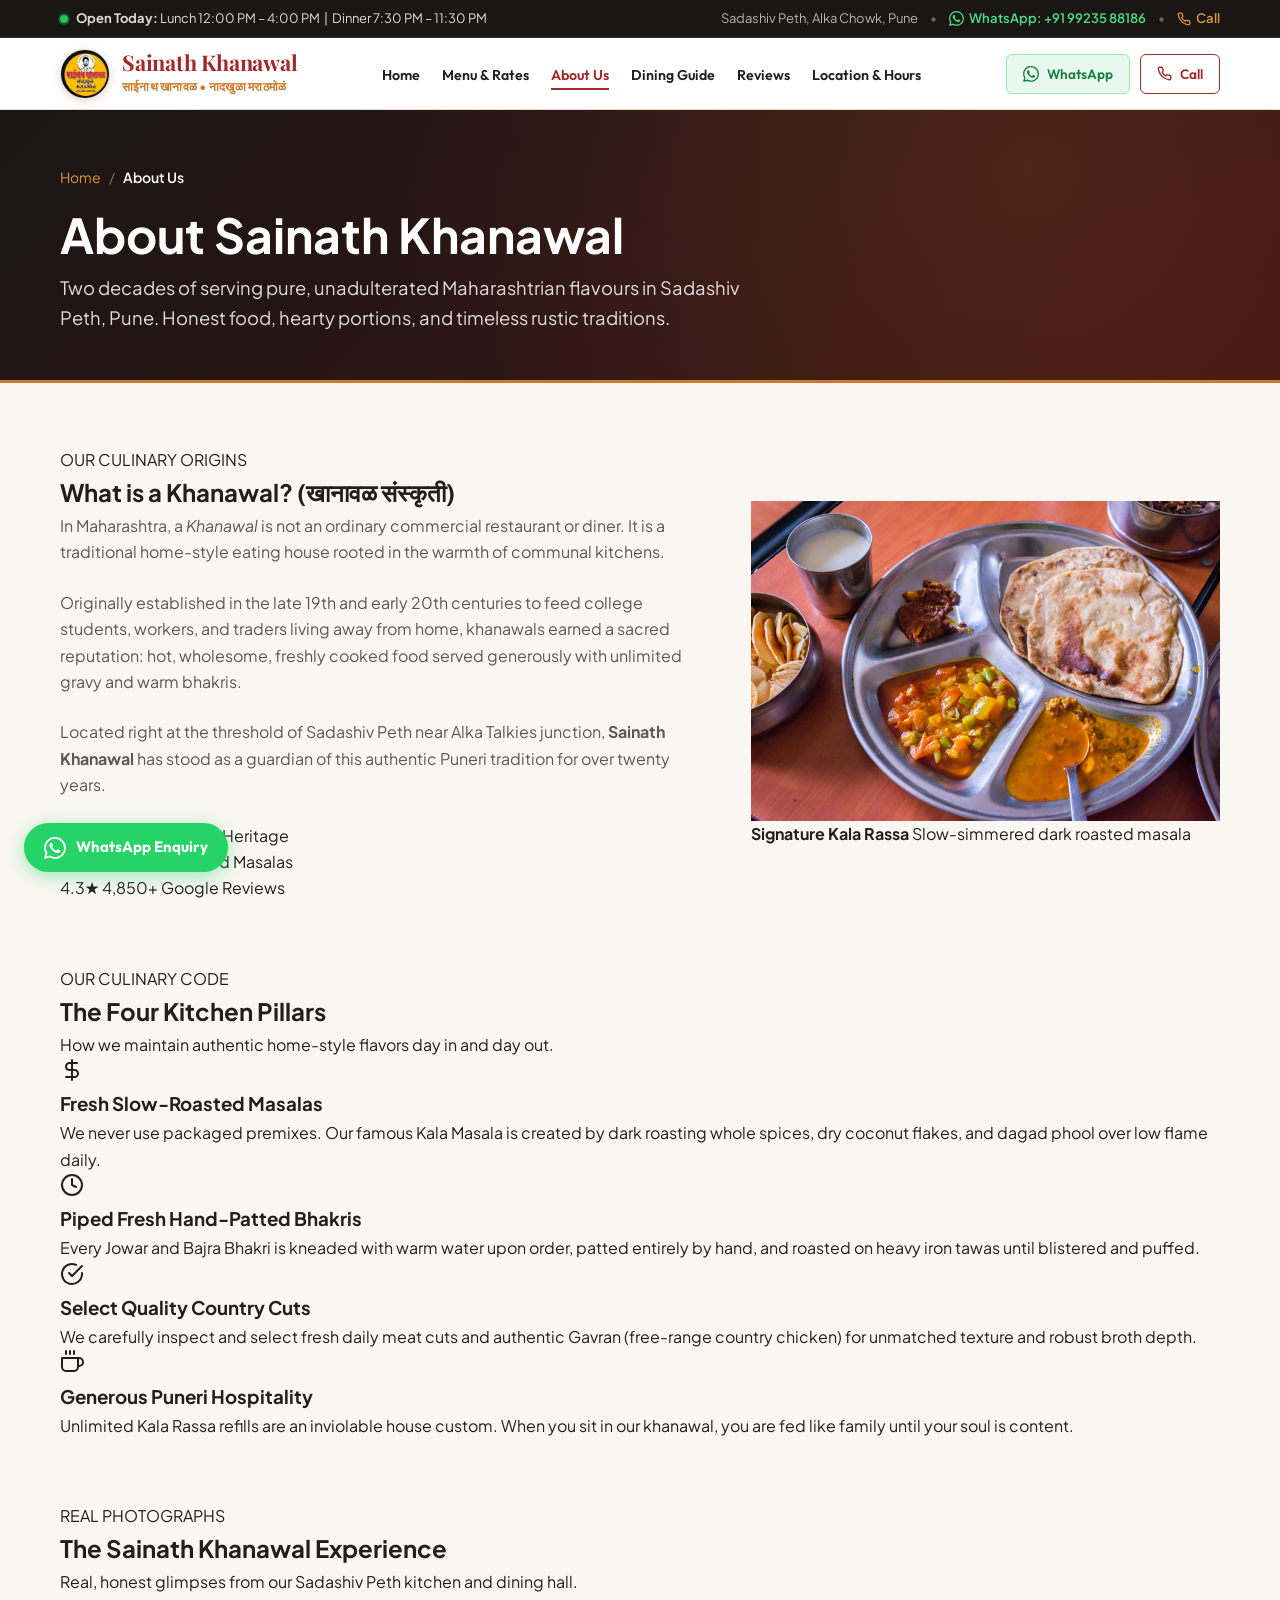
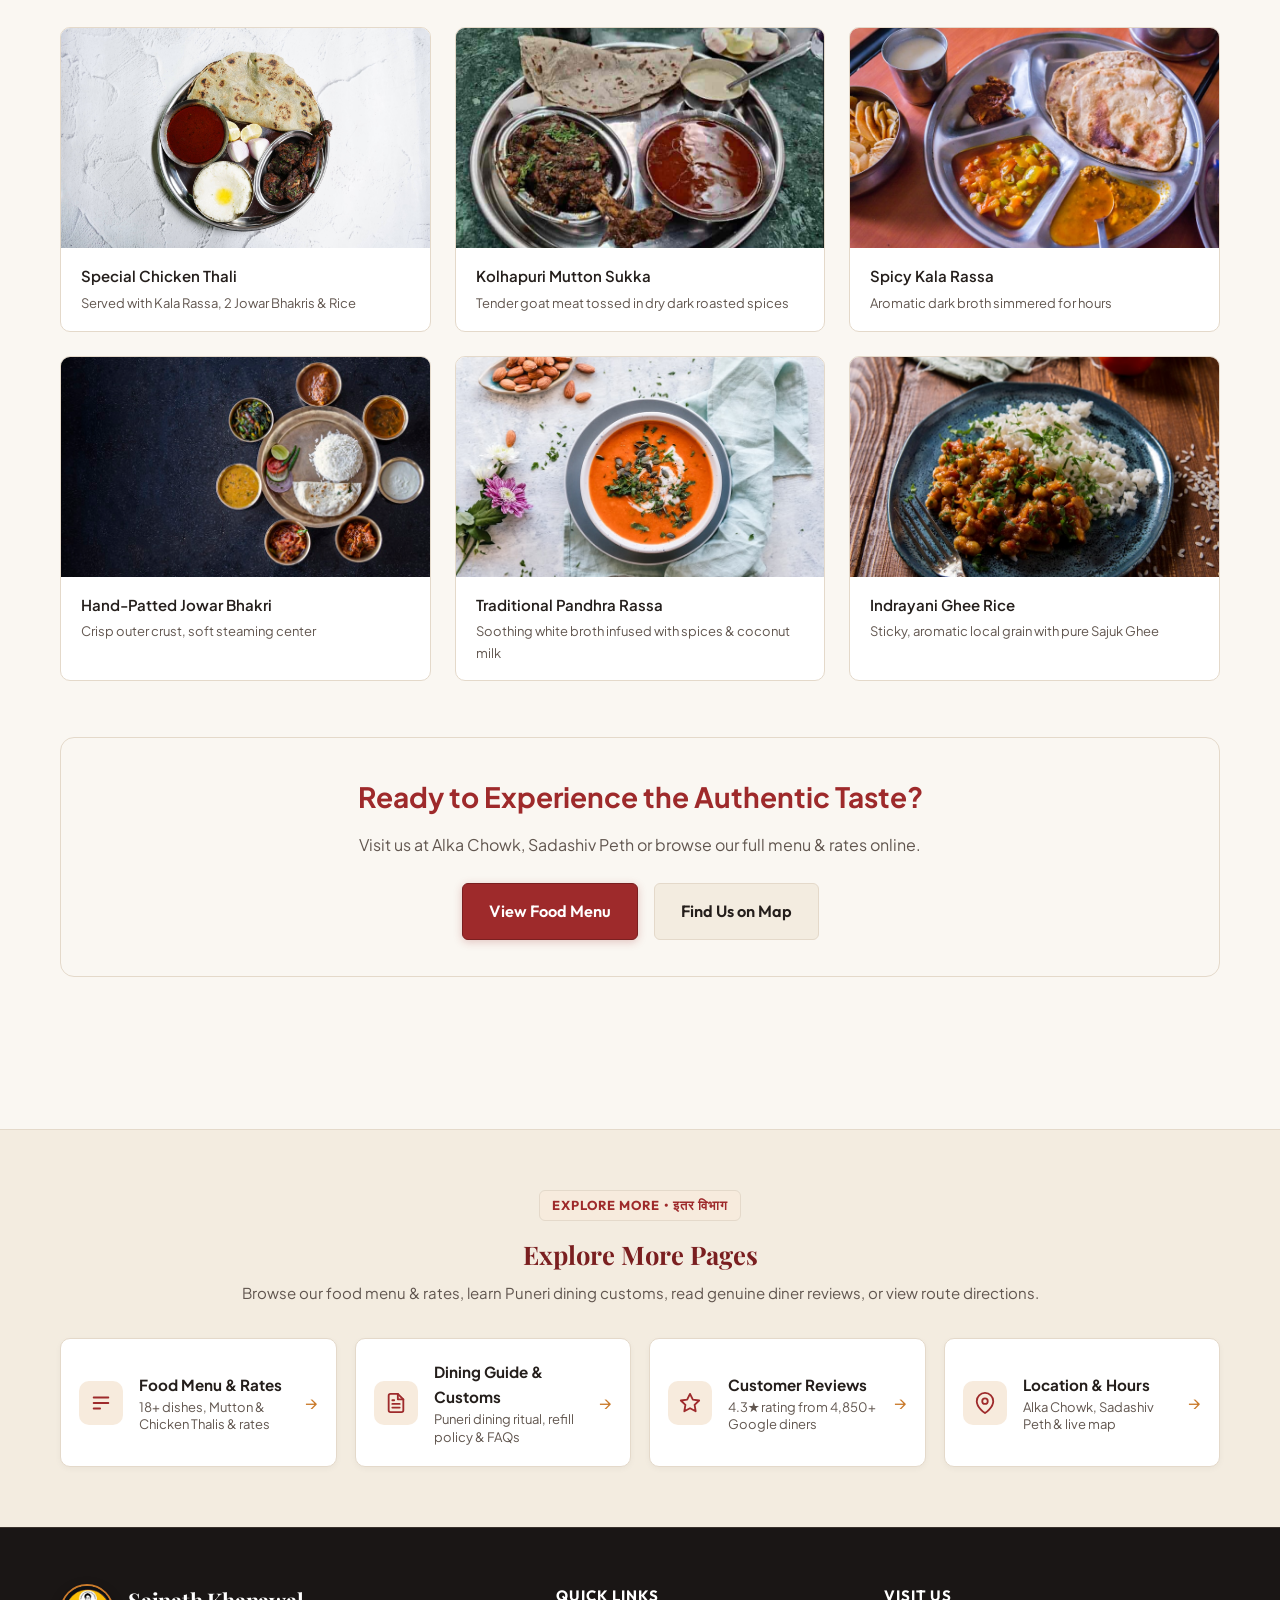
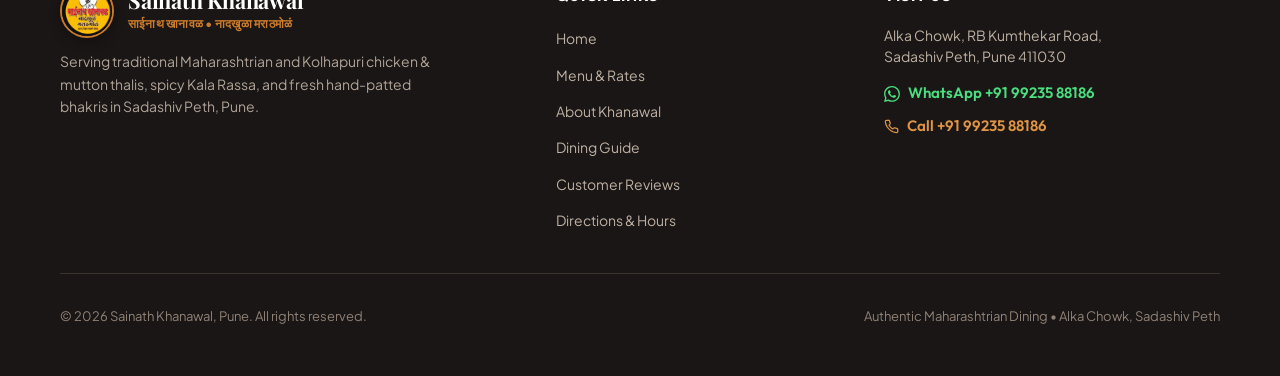
==== commit 6c4a4b90: "Link all pages with central portal hub, section deep-links, and cross-page navigation" ====
--- a/about.html
+++ b/about.html
@@ -348,6 +348,63 @@
     </div>
   </main>
 
+  <!-- CROSS-PAGE EXPLORATION SECTION -->
+  <section class="page-cross-links-section">
+    <div class="container">
+      <div class="page-cross-links-header">
+        <span class="section-tag">Explore More • इतर विभाग</span>
+        <h3>Explore More Pages</h3>
+        <p>Browse our food menu & rates, learn Puneri dining customs, read genuine diner reviews, or view route directions.</p>
+      </div>
+
+      <div class="cross-links-grid">
+        <a href="menu.html" class="cross-link-card">
+          <div class="cross-link-icon">
+            <svg width="22" height="22" viewBox="0 0 24 24" fill="none" stroke="currentColor" stroke-width="2" stroke-linecap="round" stroke-linejoin="round" aria-hidden="true"><path d="M4 6h16M4 12h16M4 18h7"/></svg>
+          </div>
+          <div class="cross-link-content">
+            <div class="cross-link-title">Food Menu & Rates</div>
+            <div class="cross-link-subtext">18+ dishes, Mutton & Chicken Thalis & rates</div>
+          </div>
+          <span class="cross-link-arrow">&rarr;</span>
+        </a>
+
+        <a href="guide.html" class="cross-link-card">
+          <div class="cross-link-icon">
+            <svg width="22" height="22" viewBox="0 0 24 24" fill="none" stroke="currentColor" stroke-width="2" stroke-linecap="round" stroke-linejoin="round" aria-hidden="true"><path d="M14 2H6a2 2 0 0 0-2 2v16a2 2 0 0 0 2 2h12a2 2 0 0 0 2-2V8z"/><polyline points="14 2 14 8 20 8"/><line x1="16" y1="13" x2="8" y2="13"/><line x1="16" y1="17" x2="8" y2="17"/><polyline points="10 9 9 9 8 9"/></svg>
+          </div>
+          <div class="cross-link-content">
+            <div class="cross-link-title">Dining Guide & Customs</div>
+            <div class="cross-link-subtext">Puneri dining ritual, refill policy & FAQs</div>
+          </div>
+          <span class="cross-link-arrow">&rarr;</span>
+        </a>
+
+        <a href="reviews.html" class="cross-link-card">
+          <div class="cross-link-icon">
+            <svg width="22" height="22" viewBox="0 0 24 24" fill="none" stroke="currentColor" stroke-width="2" stroke-linecap="round" stroke-linejoin="round" aria-hidden="true"><polygon points="12 2 15.09 8.26 22 9.27 17 14.14 18.18 21.02 12 17.77 5.82 21.02 7 14.14 2 9.27 8.91 8.26 12 2"/></svg>
+          </div>
+          <div class="cross-link-content">
+            <div class="cross-link-title">Customer Reviews</div>
+            <div class="cross-link-subtext">4.3★ rating from 4,850+ Google diners</div>
+          </div>
+          <span class="cross-link-arrow">&rarr;</span>
+        </a>
+
+        <a href="contact.html" class="cross-link-card">
+          <div class="cross-link-icon">
+            <svg width="22" height="22" viewBox="0 0 24 24" fill="none" stroke="currentColor" stroke-width="2" stroke-linecap="round" stroke-linejoin="round" aria-hidden="true"><path d="M21 10c0 7-9 13-9 13s-9-6-9-13a9 9 0 0 1 18 0z"/><circle cx="12" cy="10" r="3"/></svg>
+          </div>
+          <div class="cross-link-content">
+            <div class="cross-link-title">Location & Hours</div>
+            <div class="cross-link-subtext">Alka Chowk, Sadashiv Peth & live map</div>
+          </div>
+          <span class="cross-link-arrow">&rarr;</span>
+        </a>
+      </div>
+    </div>
+  </section>
+
   <!-- SITE FOOTER -->
   <footer class="site-footer">
     <div class="container footer-content">
--- a/css/style.css
+++ b/css/style.css
@@ -2205,3 +2205,261 @@
   margin-top: 24px;
 }
 
+/* ==========================================================================
+   PORTAL HUB & CROSS-PAGE LINKING STYLES
+   Links all dedicated pages and sections together seamlessly
+   ========================================================================== */
+.portal-hub-section {
+  background: linear-gradient(180deg, var(--color-bg-subtle) 0%, var(--color-bg-main) 100%);
+  padding: 48px 0 60px;
+  border-bottom: 1px solid var(--color-border);
+}
+
+.portal-hub-header {
+  text-align: center;
+  margin-bottom: 36px;
+}
+
+.portal-hub-header .section-tag {
+  display: inline-block;
+  margin-bottom: 8px;
+}
+
+.portal-hub-header h2 {
+  font-family: var(--font-serif);
+  font-size: clamp(1.6rem, 3vw, 2.2rem);
+  color: var(--color-primary-dark);
+  margin-bottom: 8px;
+}
+
+.portal-hub-header p {
+  color: var(--color-text-muted);
+  font-size: 1rem;
+  max-width: 600px;
+  margin: 0 auto;
+}
+
+.portal-hub-grid {
+  display: grid;
+  grid-template-columns: repeat(auto-fit, minmax(220px, 1fr));
+  gap: 20px;
+}
+
+.portal-hub-card {
+  background-color: var(--color-bg-surface);
+  border: 1px solid var(--color-border);
+  border-radius: var(--border-radius-lg);
+  padding: 24px 20px;
+  text-decoration: none;
+  color: inherit;
+  display: flex;
+  flex-direction: column;
+  justify-content: space-between;
+  box-shadow: var(--shadow-subtle);
+  transition: transform var(--transition-fast), box-shadow var(--transition-fast), border-color var(--transition-fast);
+  position: relative;
+  overflow: hidden;
+}
+
+.portal-hub-card::before {
+  content: '';
+  position: absolute;
+  top: 0;
+  left: 0;
+  right: 0;
+  height: 4px;
+  background: linear-gradient(90deg, var(--color-primary), var(--color-accent));
+  opacity: 0;
+  transition: opacity var(--transition-fast);
+}
+
+.portal-hub-card:hover {
+  transform: translateY(-4px);
+  box-shadow: var(--shadow-hover);
+  border-color: var(--color-accent);
+  color: inherit;
+}
+
+.portal-hub-card:hover::before {
+  opacity: 1;
+}
+
+.portal-hub-icon-wrapper {
+  width: 48px;
+  height: 48px;
+  border-radius: 12px;
+  background-color: var(--color-accent-subtle);
+  color: var(--color-primary);
+  display: flex;
+  align-items: center;
+  justify-content: center;
+  margin-bottom: 16px;
+  transition: background-color var(--transition-fast), color var(--transition-fast);
+}
+
+.portal-hub-card:hover .portal-hub-icon-wrapper {
+  background-color: var(--color-primary);
+  color: #FFFFFF;
+}
+
+.portal-hub-title {
+  font-family: var(--font-heading);
+  font-size: 1.125rem;
+  font-weight: 700;
+  color: var(--color-text-main);
+  margin-bottom: 6px;
+  display: flex;
+  align-items: center;
+  justify-content: space-between;
+}
+
+.portal-hub-card:hover .portal-hub-title {
+  color: var(--color-primary);
+}
+
+.portal-hub-desc {
+  font-size: 0.875rem;
+  color: var(--color-text-muted);
+  line-height: 1.5;
+  margin-bottom: 16px;
+}
+
+.portal-hub-link-text {
+  font-size: 0.875rem;
+  font-weight: 600;
+  color: var(--color-primary);
+  display: inline-flex;
+  align-items: center;
+  gap: 6px;
+  margin-top: auto;
+  transition: gap var(--transition-fast);
+}
+
+.portal-hub-card:hover .portal-hub-link-text {
+  gap: 10px;
+  color: var(--color-primary-dark);
+}
+
+/* Section Deep-Dive CTA Box (Inside Home Page Sections) */
+.section-cta-box {
+  margin-top: 40px;
+  text-align: center;
+}
+
+.section-cta-box .btn {
+  box-shadow: var(--shadow-card);
+}
+
+/* Subpage Bottom Cross-Links Section */
+.page-cross-links-section {
+  background-color: var(--color-bg-subtle);
+  padding: 60px 0;
+  border-top: 1px solid var(--color-border);
+  margin-top: 40px;
+}
+
+.page-cross-links-header {
+  text-align: center;
+  margin-bottom: 32px;
+}
+
+.page-cross-links-header h3 {
+  font-family: var(--font-serif);
+  font-size: 1.6rem;
+  color: var(--color-primary-dark);
+  margin-bottom: 6px;
+}
+
+.page-cross-links-header p {
+  font-size: 0.9375rem;
+  color: var(--color-text-muted);
+}
+
+.cross-links-grid {
+  display: grid;
+  grid-template-columns: repeat(auto-fit, minmax(240px, 1fr));
+  gap: 18px;
+}
+
+.cross-link-card {
+  background-color: #FFFFFF;
+  border: 1px solid var(--color-border);
+  border-radius: var(--border-radius-md);
+  padding: 20px 18px;
+  text-decoration: none;
+  color: inherit;
+  display: flex;
+  align-items: center;
+  gap: 16px;
+  box-shadow: var(--shadow-subtle);
+  transition: transform var(--transition-fast), box-shadow var(--transition-fast), border-color var(--transition-fast);
+}
+
+.cross-link-card:hover {
+  transform: translateY(-3px);
+  box-shadow: var(--shadow-card);
+  border-color: var(--color-primary);
+  color: inherit;
+}
+
+.cross-link-icon {
+  width: 44px;
+  height: 44px;
+  border-radius: 10px;
+  background-color: var(--color-accent-subtle);
+  color: var(--color-primary);
+  display: flex;
+  align-items: center;
+  justify-content: center;
+  flex-shrink: 0;
+  transition: background-color var(--transition-fast), color var(--transition-fast);
+}
+
+.cross-link-card:hover .cross-link-icon {
+  background-color: var(--color-primary);
+  color: #FFFFFF;
+}
+
+.cross-link-content {
+  flex-grow: 1;
+}
+
+.cross-link-title {
+  font-weight: 700;
+  font-size: 0.95rem;
+  color: var(--color-text-main);
+  margin-bottom: 2px;
+}
+
+.cross-link-card:hover .cross-link-title {
+  color: var(--color-primary);
+}
+
+.cross-link-subtext {
+  font-size: 0.8125rem;
+  color: var(--color-text-muted);
+  line-height: 1.35;
+}
+
+.cross-link-arrow {
+  color: var(--color-accent);
+  font-size: 1.1rem;
+  flex-shrink: 0;
+  transition: transform var(--transition-fast);
+}
+
+.cross-link-card:hover .cross-link-arrow {
+  transform: translateX(4px);
+  color: var(--color-primary);
+}
+
+@media (max-width: 640px) {
+  .portal-hub-grid {
+    grid-template-columns: 1fr;
+  }
+  .cross-links-grid {
+    grid-template-columns: 1fr;
+  }
+}
+
+
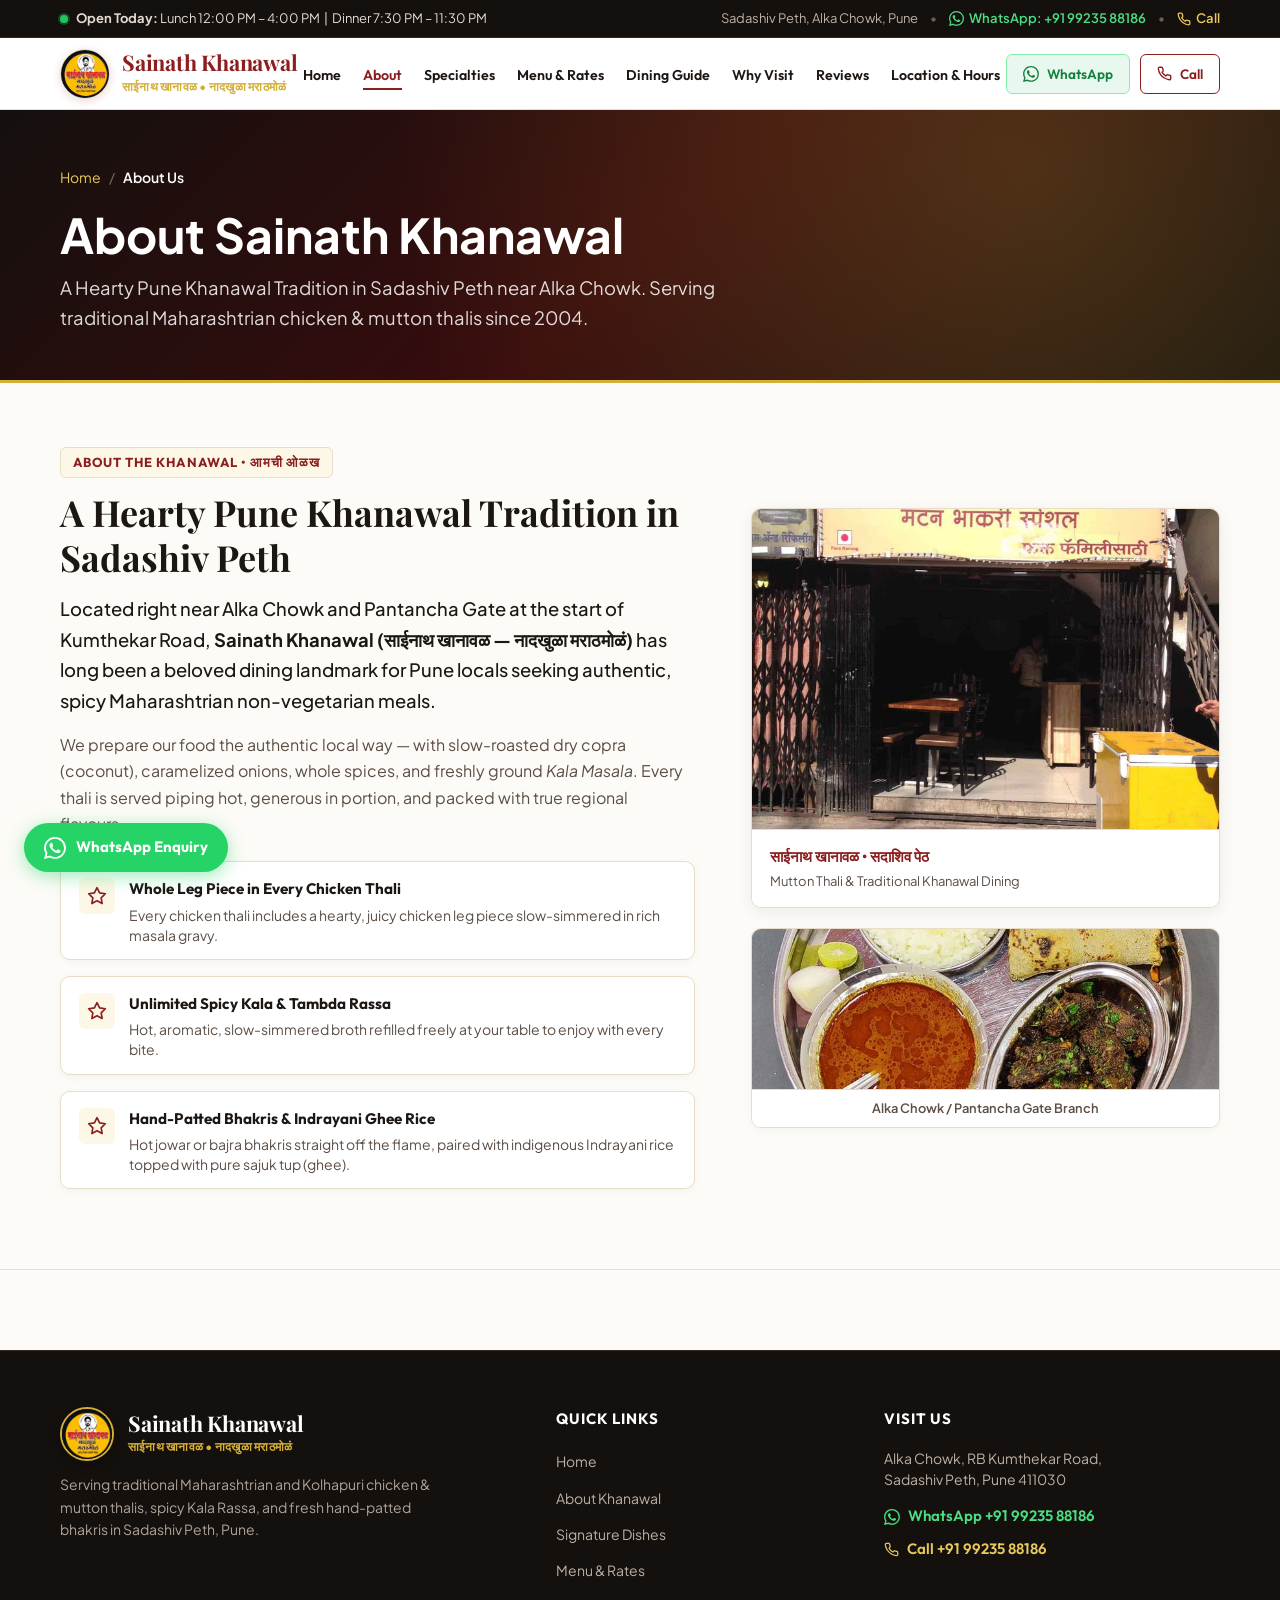
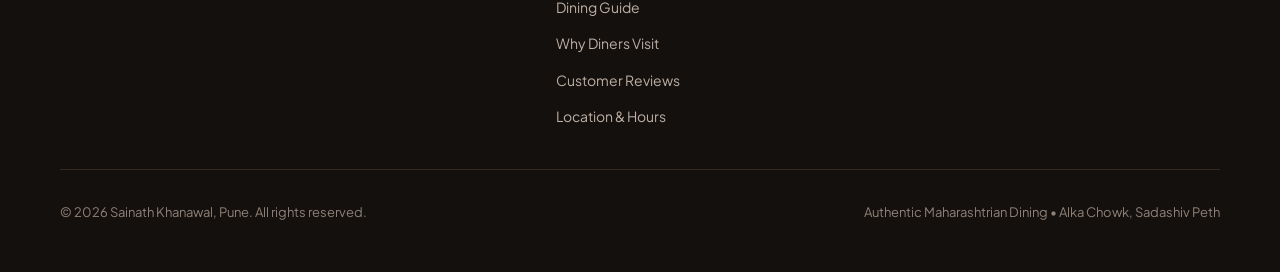
==== commit d449a3a5: "Update website theme to Royal Maratha Crimson (#8B1E1E) & Burnished Gold (#D4AF37) palette" ====
--- a/about.html
+++ b/about.html
@@ -3,9 +3,9 @@
 <head>
   <meta charset="UTF-8">
   <meta name="viewport" content="width=device-width, initial-scale=1.0">
-  <title>About Us & Heritage | Sainath Khanawal Pune — Story & Traditions</title>
-  <meta name="description" content="Discover the story, history, and kitchen heritage of Sainath Khanawal at Alka Chowk, Sadashiv Peth, Pune. Traditional wood-roasted spices, hand-patted bhakris, and authentic Maharashtrian hospitality.">
-  <meta name="keywords" content="About Sainath Khanawal, Sainath Khanawal history, Sadashiv Peth non veg history, Maharashtrian khanawal tradition Pune, Amol Nikam Sainath, authentic puneri khanawal">
+  <title>About Us & Heritage | Sainath Khanawal Pune</title>
+  <meta name="description" content="Learn about Sainath Khanawal, a beloved Maharashtrian dining landmark in Sadashiv Peth, Alka Chowk, Pune since 2004. Famous for authentic Kala Masala, slow-cooked mutton, and gavran chicken.">
+  <meta name="keywords" content="About Sainath Khanawal, Sainath Khanawal history, sadashiv peth khanawal story, Amol Nikam Sainath, authentic pune khanawal">
   <link rel="canonical" href="https://sainathkhanawal.in/about.html">
   <meta name="robots" content="index, follow">
 
@@ -17,13 +17,13 @@
   <meta property="og:type" content="website">
   <meta property="og:site_name" content="Sainath Khanawal Pune">
   <meta property="og:title" content="About Us & Heritage | Sainath Khanawal Pune">
-  <meta property="og:description" content="The story, kitchen secrets, and 20+ year Maharashtrian culinary heritage of Sainath Khanawal in Sadashiv Peth, Pune.">
-  <meta property="og:image" content="assets/images/sainath-khanawal-logo.png">
+  <meta property="og:description" content="A Hearty Pune Khanawal Tradition in Sadashiv Peth near Alka Chowk. Serving traditional Maharashtrian food since 2004.">
+  <meta property="og:image" content="assets/images/chicken-thali.jpg">
   <meta property="og:url" content="https://sainathkhanawal.in/about.html">
   <meta property="og:locale" content="en_IN">
 
   <!-- Theme Color -->
-  <meta name="theme-color" content="#9E2A2B">
+  <meta name="theme-color" content="#8B1E1E">
   
   <!-- Fonts -->
   <link rel="preconnect" href="https://fonts.googleapis.com">
@@ -33,26 +33,14 @@
   <!-- Styles -->
   <link rel="stylesheet" href="css/style.css">
 
-  <!-- Schema.org JSON-LD Structured Data for About Page -->
+  <!-- Schema.org JSON-LD -->
   <script type="application/ld+json">
   {
     "@context": "https://schema.org",
     "@type": "AboutPage",
-    "name": "About Sainath Khanawal Pune",
-    "description": "The heritage, history, and kitchen traditions of Sainath Khanawal in Sadashiv Peth, Pune.",
+    "name": "About Sainath Khanawal",
     "url": "https://sainathkhanawal.in/about.html",
-    "mainEntity": {
-      "@type": "Restaurant",
-      "name": "Sainath Khanawal",
-      "foundingDate": "2004",
-      "address": {
-        "@type": "PostalAddress",
-        "streetAddress": "Alka Chowk, RB Kumthekar Road, Pantancha Gate, Sadashiv Peth",
-        "addressLocality": "Pune",
-        "postalCode": "411030",
-        "addressCountry": "IN"
-      }
-    }
+    "description": "Authentic 20-year Maharashtrian khanawal heritage in Sadashiv Peth, Pune."
   }
   </script>
 </head>
@@ -98,11 +86,13 @@
       <nav class="desktop-nav" aria-label="Main Navigation">
         <ul class="nav-list">
           <li><a href="index.html" class="nav-link">Home</a></li>
+          <li><a href="about.html" class="nav-link active" aria-current="page">About</a></li>
+          <li><a href="specialties.html" class="nav-link">Specialties</a></li>
           <li><a href="menu.html" class="nav-link">Menu & Rates</a></li>
-          <li><a href="about.html" class="nav-link active" aria-current="page">About Us</a></li>
           <li><a href="guide.html" class="nav-link">Dining Guide</a></li>
+          <li><a href="why-visit.html" class="nav-link">Why Visit</a></li>
           <li><a href="reviews.html" class="nav-link">Reviews</a></li>
-          <li><a href="contact.html" class="nav-link">Location & Hours</a></li>
+          <li><a href="location.html" class="nav-link">Location & Hours</a></li>
         </ul>
       </nav>
 
@@ -142,11 +132,13 @@
     </div>
     <ul class="mobile-nav-list">
       <li><a href="index.html" class="mobile-nav-link">Home</a></li>
+      <li><a href="about.html" class="mobile-nav-link active">About the Khanawal</a></li>
+      <li><a href="specialties.html" class="mobile-nav-link">Signature Dishes</a></li>
       <li><a href="menu.html" class="mobile-nav-link">Food Menu & Rates</a></li>
-      <li><a href="about.html" class="mobile-nav-link active">About the Khanawal</a></li>
       <li><a href="guide.html" class="mobile-nav-link">Khanawal Dining Guide</a></li>
+      <li><a href="why-visit.html" class="mobile-nav-link">Why Diners Visit</a></li>
       <li><a href="reviews.html" class="mobile-nav-link">Customer Reviews</a></li>
-      <li><a href="contact.html" class="mobile-nav-link">Location & Timings</a></li>
+      <li><a href="location.html" class="mobile-nav-link">Location & Timings</a></li>
     </ul>
     <div class="drawer-footer">
       <a href="https://wa.me/919923588186?text=Namaste%20Sainath%20Khanawal%2C%20I%20would%20like%20to%20enquire%20about%20today%27s%20menu%20and%20thali%20parcels." target="_blank" rel="noopener" class="btn btn-whatsapp btn-block">
@@ -174,236 +166,81 @@
         </ol>
       </nav>
       <h1 class="page-hero-title">About Sainath Khanawal</h1>
-      <p class="page-hero-subtitle">Two decades of serving pure, unadulterated Maharashtrian flavours in Sadashiv Peth, Pune. Honest food, hearty portions, and timeless rustic traditions.</p>
+      <p class="page-hero-subtitle">A Hearty Pune Khanawal Tradition in Sadashiv Peth near Alka Chowk. Serving traditional Maharashtrian chicken & mutton thalis since 2004.</p>
     </div>
   </section>
 
-  <!-- ABOUT CONTENT -->
+  <!-- ABOUT SECTION (EXACT ORIGINAL CONTENT) -->
   <main class="page-main-content">
-    <div class="container">
-
-      <!-- Story Overview Section -->
-      <div class="about-grid">
-        <div class="about-text-column">
-          <div class="section-badge-small">OUR CULINARY ORIGINS</div>
-          <h2 class="section-title">What is a Khanawal? (खानावळ संस्कृती)</h2>
-          <div class="story-divider"></div>
-          <p class="body-lead">
-            In Maharashtra, a <em>Khanawal</em> is not an ordinary commercial restaurant or diner. It is a traditional home-style eating house rooted in the warmth of communal kitchens.
-          </p>
-          <p>
-            Originally established in the late 19th and early 20th centuries to feed college students, workers, and traders living away from home, khanawals earned a sacred reputation: hot, wholesome, freshly cooked food served generously with unlimited gravy and warm bhakris.
-          </p>
-          <p>
-            Located right at the threshold of Sadashiv Peth near Alka Talkies junction, <strong>Sainath Khanawal</strong> has stood as a guardian of this authentic Puneri tradition for over twenty years.
-          </p>
-
-          <div class="key-facts-block">
-            <div class="fact-item">
-              <span class="fact-num">20+</span>
-              <span class="fact-label">Years of Culinary Heritage</span>
-            </div>
-            <div class="fact-item">
-              <span class="fact-num">100%</span>
-              <span class="fact-label">House-Roasted Masalas</span>
-            </div>
-            <div class="fact-item">
-              <span class="fact-num">4.3★</span>
-              <span class="fact-label">4,850+ Google Reviews</span>
+    <section class="section about-section" id="about" style="padding-top: 0;">
+      <div class="container">
+        <div class="about-grid">
+          <div class="about-text-column">
+            <div class="section-tag">About the Khanawal • आमची ओळख</div>
+            <h2 class="section-heading">A Hearty Pune Khanawal Tradition in Sadashiv Peth</h2>
+            
+            <p class="lead-text">
+              Located right near Alka Chowk and Pantancha Gate at the start of Kumthekar Road, <strong>Sainath Khanawal (साईनाथ खानावळ — नादखुळा मराठमोळं)</strong> has long been a beloved dining landmark for Pune locals seeking authentic, spicy Maharashtrian non-vegetarian meals.
+            </p>
+            
+            <p>
+              We prepare our food the authentic local way — with slow-roasted dry copra (coconut), caramelized onions, whole spices, and freshly ground <em>Kala Masala</em>. Every thali is served piping hot, generous in portion, and packed with true regional flavours.
+            </p>
+            
+            <div class="about-highlights-list">
+              <div class="highlight-point">
+                <div class="point-icon">
+                  <svg width="20" height="20" viewBox="0 0 24 24" fill="none" stroke="currentColor" stroke-width="2" stroke-linecap="round" stroke-linejoin="round"><path d="M12 2l3.09 6.26L22 9.27l-5 4.87 1.18 6.88L12 17.77l-6.18 3.25L7 14.14 2 9.27l6.91-1.01L12 2z"></path></svg>
+                </div>
+                <div>
+                  <strong>Whole Leg Piece in Every Chicken Thali</strong>
+                  <p>Every chicken thali includes a hearty, juicy chicken leg piece slow-simmered in rich masala gravy.</p>
+                </div>
+              </div>
+
+              <div class="highlight-point">
+                <div class="point-icon">
+                  <svg width="20" height="20" viewBox="0 0 24 24" fill="none" stroke="currentColor" stroke-width="2" stroke-linecap="round" stroke-linejoin="round"><path d="M12 2l3.09 6.26L22 9.27l-5 4.87 1.18 6.88L12 17.77l-6.18 3.25L7 14.14 2 9.27l6.91-1.01L12 2z"></path></svg>
+                </div>
+                <div>
+                  <strong>Unlimited Spicy Kala & Tambda Rassa</strong>
+                  <p>Hot, aromatic, slow-simmered broth refilled freely at your table to enjoy with every bite.</p>
+                </div>
+              </div>
+
+              <div class="highlight-point">
+                <div class="point-icon">
+                  <svg width="20" height="20" viewBox="0 0 24 24" fill="none" stroke="currentColor" stroke-width="2" stroke-linecap="round" stroke-linejoin="round"><path d="M12 2l3.09 6.26L22 9.27l-5 4.87 1.18 6.88L12 17.77l-6.18 3.25L7 14.14 2 9.27l6.91-1.01L12 2z"></path></svg>
+                </div>
+                <div>
+                  <strong>Hand-Patted Bhakris & Indrayani Ghee Rice</strong>
+                  <p>Hot jowar or bajra bhakris straight off the flame, paired with indigenous Indrayani rice topped with pure sajuk tup (ghee).</p>
+                </div>
+              </div>
             </div>
           </div>
-        </div>
-
-        <div class="about-image-column">
-          <div class="about-image-wrapper">
-            <img src="assets/images/kala-rassa.jpg" alt="Authentic Maharashtrian Kala Rassa simmering in traditional kitchen at Sainath Khanawal Pune" class="about-main-img">
-            <div class="image-caption-badge">
-              <strong>Signature Kala Rassa</strong>
-              <span>Slow-simmered dark roasted masala</span>
+
+          <div class="about-image-column">
+            <div class="about-image-duo">
+              <div class="duo-main-card">
+                <img src="assets/images/mutton-thali.jpg" alt="Authentic Mutton Masala Thali and dining at Sainath Khanawal Sadashiv Peth" class="about-main-img" loading="lazy">
+                <div class="about-img-caption">
+                  <strong>साईनाथ खानावळ • सदाशिव पेठ</strong>
+                  <span>Mutton Thali & Traditional Khanawal Dining</span>
+                </div>
+              </div>
+              <div class="duo-sub-card">
+                <img src="assets/images/restaurant-front.jpg" alt="Sainath Khanawal storefront near Alka Chowk Pune" class="about-storefront-img" loading="lazy">
+                <div class="storefront-caption">
+                  <span>Alka Chowk / Pantancha Gate Branch</span>
+                </div>
+              </div>
             </div>
           </div>
         </div>
       </div>
-
-      <!-- Kitchen Principles Section -->
-      <div style="margin-top: 64px;">
-        <div class="section-header text-center">
-          <div class="section-badge-small">OUR CULINARY CODE</div>
-          <h2 class="section-title">The Four Kitchen Pillars</h2>
-          <p class="section-subtitle">How we maintain authentic home-style flavors day in and day out.</p>
-        </div>
-
-        <div class="features-grid">
-          <div class="feature-card">
-            <div class="feature-icon">
-              <svg width="24" height="24" viewBox="0 0 24 24" fill="none" stroke="currentColor" stroke-width="2" stroke-linecap="round" stroke-linejoin="round"><path d="M12 2v20M17 5H9.5a3.5 3.5 0 0 0 0 7h5a3.5 3.5 0 0 1 0 7H6"/></svg>
-            </div>
-            <h3 class="feature-title">Fresh Slow-Roasted Masalas</h3>
-            <p class="feature-text">
-              We never use packaged premixes. Our famous Kala Masala is created by dark roasting whole spices, dry coconut flakes, and dagad phool over low flame daily.
-            </p>
-          </div>
-
-          <div class="feature-card">
-            <div class="feature-icon">
-              <svg width="24" height="24" viewBox="0 0 24 24" fill="none" stroke="currentColor" stroke-width="2" stroke-linecap="round" stroke-linejoin="round"><circle cx="12" cy="12" r="10"/><path d="M12 6v6l4 2"/></svg>
-            </div>
-            <h3 class="feature-title">Piped Fresh Hand-Patted Bhakris</h3>
-            <p class="feature-text">
-              Every Jowar and Bajra Bhakri is kneaded with warm water upon order, patted entirely by hand, and roasted on heavy iron tawas until blistered and puffed.
-            </p>
-          </div>
-
-          <div class="feature-card">
-            <div class="feature-icon">
-              <svg width="24" height="24" viewBox="0 0 24 24" fill="none" stroke="currentColor" stroke-width="2" stroke-linecap="round" stroke-linejoin="round"><path d="M22 11.08V12a10 10 0 1 1-5.93-9.14"/><polyline points="22 4 12 14.01 9 11.01"/></svg>
-            </div>
-            <h3 class="feature-title">Select Quality Country Cuts</h3>
-            <p class="feature-text">
-              We carefully inspect and select fresh daily meat cuts and authentic Gavran (free-range country chicken) for unmatched texture and robust broth depth.
-            </p>
-          </div>
-
-          <div class="feature-card">
-            <div class="feature-icon">
-              <svg width="24" height="24" viewBox="0 0 24 24" fill="none" stroke="currentColor" stroke-width="2" stroke-linecap="round" stroke-linejoin="round"><path d="M18 8h1a4 4 0 0 1 0 8h-1M2 8h16v9a4 4 0 0 1-4 4H6a4 4 0 0 1-4-4V8z"/><line x1="6" y1="1" x2="6" y2="4"/><line x1="10" y1="1" x2="10" y2="4"/><line x1="14" y1="1" x2="14" y2="4"/></svg>
-            </div>
-            <h3 class="feature-title">Generous Puneri Hospitality</h3>
-            <p class="feature-text">
-              Unlimited Kala Rassa refills are an inviolable house custom. When you sit in our khanawal, you are fed like family until your soul is content.
-            </p>
-          </div>
-        </div>
-      </div>
-
-      <!-- Authentic Kitchen Gallery -->
-      <div style="margin-top: 64px;">
-        <div class="section-header text-center">
-          <div class="section-badge-small">REAL PHOTOGRAPHS</div>
-          <h2 class="section-title">The Sainath Khanawal Experience</h2>
-          <p class="section-subtitle">Real, honest glimpses from our Sadashiv Peth kitchen and dining hall.</p>
-        </div>
-
-        <div class="gallery-grid">
-          <div class="gallery-card">
-            <img src="assets/images/chicken-thali.jpg" alt="Special Chicken Thali at Sainath Khanawal Pune" loading="lazy">
-            <div class="gallery-caption">
-              Special Chicken Thali
-              <span>Served with Kala Rassa, 2 Jowar Bhakris & Rice</span>
-            </div>
-          </div>
-
-          <div class="gallery-card">
-            <img src="assets/images/mutton-sukka.jpg" alt="Kolhapuri Mutton Sukka with roasted dry coconut" loading="lazy">
-            <div class="gallery-caption">
-              Kolhapuri Mutton Sukka
-              <span>Tender goat meat tossed in dry dark roasted spices</span>
-            </div>
-          </div>
-
-          <div class="gallery-card">
-            <img src="assets/images/kala-rassa.jpg" alt="Authentic Maharashtrian Kala Rassa in steel bowl" loading="lazy">
-            <div class="gallery-caption">
-              Spicy Kala Rassa
-              <span>Aromatic dark broth simmered for hours</span>
-            </div>
-          </div>
-
-          <div class="gallery-card">
-            <img src="assets/images/bhakri.jpg" alt="Freshly patted hot Jowar Bhakri roasted on tawa" loading="lazy">
-            <div class="gallery-caption">
-              Hand-Patted Jowar Bhakri
-              <span>Crisp outer crust, soft steaming center</span>
-            </div>
-          </div>
-
-          <div class="gallery-card">
-            <img src="assets/images/pandhra-rassa.jpg" alt="Kolhapuri Pandhra Rassa made with coconut milk" loading="lazy">
-            <div class="gallery-caption">
-              Traditional Pandhra Rassa
-              <span>Soothing white broth infused with spices & coconut milk</span>
-            </div>
-          </div>
-
-          <div class="gallery-card">
-            <img src="assets/images/indrayani-rice.jpg" alt="Aromatic Indrayani Ghee Rice" loading="lazy">
-            <div class="gallery-caption">
-              Indrayani Ghee Rice
-              <span>Sticky, aromatic local grain with pure Sajuk Ghee</span>
-            </div>
-          </div>
-        </div>
-      </div>
-
-      <!-- CTA Box -->
-      <div class="story-timeline-card" style="margin-top: 56px; text-align: center; background: var(--color-bg-card);">
-        <h3 style="font-family: var(--font-display); font-size: 1.75rem; margin-bottom: 12px; color: var(--color-primary);">Ready to Experience the Authentic Taste?</h3>
-        <p style="color: var(--color-text-muted); max-width: 600px; margin: 0 auto 24px;">Visit us at Alka Chowk, Sadashiv Peth or browse our full menu & rates online.</p>
-        <div style="display: flex; gap: 16px; justify-content: center; flex-wrap: wrap;">
-          <a href="menu.html" class="btn btn-primary btn-lg">View Food Menu</a>
-          <a href="contact.html" class="btn btn-secondary btn-lg">Find Us on Map</a>
-        </div>
-      </div>
-
-    </div>
+    </section>
   </main>
-
-  <!-- CROSS-PAGE EXPLORATION SECTION -->
-  <section class="page-cross-links-section">
-    <div class="container">
-      <div class="page-cross-links-header">
-        <span class="section-tag">Explore More • इतर विभाग</span>
-        <h3>Explore More Pages</h3>
-        <p>Browse our food menu & rates, learn Puneri dining customs, read genuine diner reviews, or view route directions.</p>
-      </div>
-
-      <div class="cross-links-grid">
-        <a href="menu.html" class="cross-link-card">
-          <div class="cross-link-icon">
-            <svg width="22" height="22" viewBox="0 0 24 24" fill="none" stroke="currentColor" stroke-width="2" stroke-linecap="round" stroke-linejoin="round" aria-hidden="true"><path d="M4 6h16M4 12h16M4 18h7"/></svg>
-          </div>
-          <div class="cross-link-content">
-            <div class="cross-link-title">Food Menu & Rates</div>
-            <div class="cross-link-subtext">18+ dishes, Mutton & Chicken Thalis & rates</div>
-          </div>
-          <span class="cross-link-arrow">&rarr;</span>
-        </a>
-
-        <a href="guide.html" class="cross-link-card">
-          <div class="cross-link-icon">
-            <svg width="22" height="22" viewBox="0 0 24 24" fill="none" stroke="currentColor" stroke-width="2" stroke-linecap="round" stroke-linejoin="round" aria-hidden="true"><path d="M14 2H6a2 2 0 0 0-2 2v16a2 2 0 0 0 2 2h12a2 2 0 0 0 2-2V8z"/><polyline points="14 2 14 8 20 8"/><line x1="16" y1="13" x2="8" y2="13"/><line x1="16" y1="17" x2="8" y2="17"/><polyline points="10 9 9 9 8 9"/></svg>
-          </div>
-          <div class="cross-link-content">
-            <div class="cross-link-title">Dining Guide & Customs</div>
-            <div class="cross-link-subtext">Puneri dining ritual, refill policy & FAQs</div>
-          </div>
-          <span class="cross-link-arrow">&rarr;</span>
-        </a>
-
-        <a href="reviews.html" class="cross-link-card">
-          <div class="cross-link-icon">
-            <svg width="22" height="22" viewBox="0 0 24 24" fill="none" stroke="currentColor" stroke-width="2" stroke-linecap="round" stroke-linejoin="round" aria-hidden="true"><polygon points="12 2 15.09 8.26 22 9.27 17 14.14 18.18 21.02 12 17.77 5.82 21.02 7 14.14 2 9.27 8.91 8.26 12 2"/></svg>
-          </div>
-          <div class="cross-link-content">
-            <div class="cross-link-title">Customer Reviews</div>
-            <div class="cross-link-subtext">4.3★ rating from 4,850+ Google diners</div>
-          </div>
-          <span class="cross-link-arrow">&rarr;</span>
-        </a>
-
-        <a href="contact.html" class="cross-link-card">
-          <div class="cross-link-icon">
-            <svg width="22" height="22" viewBox="0 0 24 24" fill="none" stroke="currentColor" stroke-width="2" stroke-linecap="round" stroke-linejoin="round" aria-hidden="true"><path d="M21 10c0 7-9 13-9 13s-9-6-9-13a9 9 0 0 1 18 0z"/><circle cx="12" cy="10" r="3"/></svg>
-          </div>
-          <div class="cross-link-content">
-            <div class="cross-link-title">Location & Hours</div>
-            <div class="cross-link-subtext">Alka Chowk, Sadashiv Peth & live map</div>
-          </div>
-          <span class="cross-link-arrow">&rarr;</span>
-        </a>
-      </div>
-    </div>
-  </section>
 
   <!-- SITE FOOTER -->
   <footer class="site-footer">
@@ -426,11 +263,13 @@
           <h4 class="footer-heading">Quick Links</h4>
           <ul class="footer-links">
             <li><a href="index.html">Home</a></li>
+            <li><a href="about.html">About Khanawal</a></li>
+            <li><a href="specialties.html">Signature Dishes</a></li>
             <li><a href="menu.html">Menu & Rates</a></li>
-            <li><a href="about.html">About Khanawal</a></li>
             <li><a href="guide.html">Dining Guide</a></li>
+            <li><a href="why-visit.html">Why Diners Visit</a></li>
             <li><a href="reviews.html">Customer Reviews</a></li>
-            <li><a href="contact.html">Directions & Hours</a></li>
+            <li><a href="location.html">Location & Hours</a></li>
           </ul>
         </div>
 
@@ -469,12 +308,12 @@
       <span>Call</span>
     </a>
     <a href="https://wa.me/919923588186?text=Namaste%20Sainath%20Khanawal%2C%20I%20would%20like%20to%20enquire%20about%20today%27s%20menu%20and%20thali%20parcels." target="_blank" rel="noopener" class="mobile-action-item wa-item">
-      <svg width="20" height="20" viewBox="0 0 16 16" fill="currentColor" aria-hidden="true">
+      <svg width="20" height="16" viewBox="0 0 16 16" fill="currentColor" aria-hidden="true">
         <path d="M13.601 2.326A7.85 7.85 0 0 0 7.994 0C3.627 0 .068 3.558.064 7.926c0 1.399.366 2.76 1.057 3.965L0 16l4.204-1.102a7.9 7.9 0 0 0 3.79.965h.004c4.368 0 7.926-3.558 7.93-7.93A7.9 7.9 0 0 0 13.6 2.326zM7.994 14.521a6.6 6.6 0 0 1-3.356-.92l-.24-.144-2.494.654.666-2.433-.156-.251a6.56 6.56 0 0 1-1.007-3.505c0-3.626 2.957-6.584 6.591-6.584a6.56 6.56 0 0 1 4.66 1.931 6.56 6.56 0 0 1 1.928 4.66c-.004 3.639-2.961 6.592-6.592 6.592m3.615-4.934c-.197-.099-1.17-.578-1.353-.646-.182-.065-.315-.099-.445.099-.133.197-.513.646-.627.775-.114.133-.232.148-.43.05-.197-.1-.836-.308-1.592-.985-.59-.525-.985-1.175-1.103-1.372-.114-.198-.011-.304.088-.403.087-.088.197-.232.296-.346.1-.114.133-.198.198-.33.065-.134.034-.248-.015-.347-.05-.099-.445-1.076-.612-1.47-.16-.389-.323-.335-.445-.34-.114-.007-.247-.007-.38-.007a.73.73 0 0 0-.529.247c-.182.198-.691.677-.691 1.654s.71 1.916.81 2.049c.098.133 1.394 2.132 3.383 2.992.47.205.84.326 1.129.418.475.152.904.129 1.246.08.38-.058 1.171-.48 1.338-.943.164-.464.164-.86.114-.943-.049-.084-.182-.133-.38-.232"/>
       </svg>
       <span>WhatsApp</span>
     </a>
-    <a href="https://maps.google.com/?q=Sainath+Khanawal+Alka+Chowk+Sadashiv+Peth+Pune+411030" target="_blank" rel="noopener" class="mobile-action-item">
+    <a href="location.html" class="mobile-action-item">
       <svg width="20" height="20" viewBox="0 0 24 24" fill="none" stroke="currentColor" stroke-width="2.2" stroke-linecap="round" stroke-linejoin="round" aria-hidden="true"><polygon points="3 11 22 2 13 21 11 13 3 11"></polygon></svg>
       <span>Directions</span>
     </a>
--- a/css/style.css
+++ b/css/style.css
@@ -9,43 +9,44 @@
    1. CSS Custom Properties / Design Tokens
    -------------------------------------------------------------------------- */
 :root {
-  /* Brand Color Palette: Warm Maharashtrian Heritage */
-  --color-primary: #9E2A2B;          /* Deep Kolhapuri chili / terracotta */
-  --color-primary-dark: #7A1F20;     /* Deep roasted maroon */
-  --color-primary-light: #B83A3C;    /* Warm crimson accent */
-  --color-accent: #C97A2B;           /* Roasted spice & brass */
-  --color-accent-light: #E09545;     /* Warm turmeric */
-  --color-accent-subtle: #F7EBDD;    /* Warm cream accent tint */
+  /* Brand Color Palette: Royal Maratha & Burnished Gold */
+  --color-primary: #8B1E1E;          /* Royal Maratha Deep Crimson / Ruby */
+  --color-primary-dark: #661212;     /* Imperial Velvet Maroon */
+  --color-primary-light: #A82C2C;    /* Rich Crimson Accent */
+  --color-accent: #D4AF37;           /* Royal Burnished Gold / Shimmering Brass */
+  --color-accent-light: #E8C85A;     /* Warm Radiance Gold */
+  --color-accent-dark: #B08D23;      /* Antique Deep Gold */
+  --color-accent-subtle: #FDF7E7;    /* Imperial Champagne & Gold Tint */
 
   /* WhatsApp Brand Green */
   --color-whatsapp: #25D366;
   --color-whatsapp-dark: #1EBE5B;
 
   /* Neutral Surfaces & Grays */
-  --color-bg-main: #FAF7F2;          /* Parchment warm canvas */
-  --color-bg-surface: #FFFFFF;       /* Crisp card white */
-  --color-bg-subtle: #F3ECE0;        /* Subtle section container background */
-  --color-bg-dark: #1A1615;          /* Kala Masala Charcoal */
-  --color-bg-dark-surface: #26201D;  /* Charcoal elevated surface */
+  --color-bg-main: #FDFBF7;          /* Royal Warm Ivory Canvas */
+  --color-bg-surface: #FFFFFF;       /* Crisp Card White */
+  --color-bg-subtle: #F6F0E4;        /* Warm Linen Sand Canvas */
+  --color-bg-dark: #14100E;          /* Deep Obsidian & Kala Masala Charcoal */
+  --color-bg-dark-surface: #1E1815;  /* Elevated Obsidian Surface */
 
   /* Typography Colors */
-  --color-text-main: #241E1B;        /* Charcoal body text */
-  --color-text-muted: #61564F;       /* Warm neutral secondary text */
-  --color-text-light: #8E8177;       /* Tertiary subtle text */
-  --color-text-inverse: #FAF7F2;     /* Inverted text on dark/terracotta */
+  --color-text-main: #1D1714;        /* Deep Espresso Charcoal Body Text */
+  --color-text-muted: #5C4E45;       /* Warm Neutral Heritage Secondary Text */
+  --color-text-light: #8C7C71;       /* Tertiary Soft Slate */
+  --color-text-inverse: #FDFBF7;     /* Inverted Royal Ivory */
   
   /* Borders & Dividers */
-  --color-border: #E4D9CA;          /* Earthy warm 1px border */
-  --color-border-subtle: #ECE2D4;   /* Very light divider */
-  --color-border-dark: #3A322D;     /* Dark theme border */
+  --color-border: #E8DEC8;          /* Warm Antique Gold / Parchment Border */
+  --color-border-subtle: #F2EAD9;   /* Very Light Soft Linen Divider */
+  --color-border-dark: #332822;     /* Dark Mode Obsidian Border */
 
   /* Badges */
-  --badge-nonveg-border: #D9534F;
-  --badge-nonveg-bg: #FDF2F2;
+  --badge-nonveg-border: #DC2626;
+  --badge-nonveg-bg: #FEF2F2;
   --badge-nonveg-text: #991B1B;
-  --badge-veg-border: #15803D;
+  --badge-veg-border: #16A34A;
   --badge-veg-bg: #F0FDF4;
-  --badge-veg-text: #166534;
+  --badge-veg-text: #15803D;
 
   /* Typography System */
   --font-serif: 'Playfair Display', Georgia, serif;
@@ -61,10 +62,10 @@
   --border-radius-md: 10px;
   --border-radius-lg: 14px;
 
-  /* Shadows (Restrained, Natural, Non-AI) */
-  --shadow-subtle: 0 2px 6px rgba(26, 22, 21, 0.04);
-  --shadow-card: 0 4px 14px rgba(26, 22, 21, 0.06);
-  --shadow-hover: 0 8px 24px rgba(26, 22, 21, 0.10);
+  /* Shadows (Refined Warm Golden/Obsidian Glow) */
+  --shadow-subtle: 0 2px 8px rgba(29, 23, 20, 0.04);
+  --shadow-card: 0 4px 16px rgba(29, 23, 20, 0.07);
+  --shadow-hover: 0 10px 28px rgba(29, 23, 20, 0.12);
 
   /* Transitions */
   --transition-fast: 0.18s ease;
@@ -215,7 +216,7 @@
 .btn-primary {
   background-color: var(--color-primary);
   color: #FFFFFF;
-  box-shadow: 0 2px 8px rgba(158, 42, 43, 0.25);
+  box-shadow: 0 2px 8px rgba(139, 30, 30, 0.28);
   border: 1px solid var(--color-primary-dark);
 }
 
@@ -223,7 +224,7 @@
   background-color: var(--color-primary-dark);
   color: #FFFFFF;
   transform: translateY(-1px);
-  box-shadow: 0 4px 12px rgba(158, 42, 43, 0.35);
+  box-shadow: 0 4px 14px rgba(139, 30, 30, 0.40);
 }
 
 .btn-secondary {
@@ -233,9 +234,9 @@
 }
 
 .btn-secondary:hover {
-  background-color: #ECE2D4;
-  color: var(--color-primary);
-  border-color: var(--color-primary);
+  background-color: var(--color-accent-subtle);
+  color: var(--color-primary);
+  border-color: var(--color-accent);
 }
 
 .btn-hero-secondary {
@@ -248,6 +249,7 @@
 .btn-hero-secondary:hover {
   background-color: #FFFFFF;
   color: var(--color-primary);
+  border-color: var(--color-accent);
   transform: translateY(-1px);
 }
 
@@ -700,9 +702,9 @@
   inset: 0;
   background: linear-gradient(
     90deg,
-    rgba(26, 22, 21, 0.94) 0%,
-    rgba(26, 22, 21, 0.85) 45%,
-    rgba(26, 22, 21, 0.45) 100%
+    rgba(20, 16, 14, 0.95) 0%,
+    rgba(20, 16, 14, 0.86) 45%,
+    rgba(20, 16, 14, 0.45) 100%
   );
 }
 
@@ -728,8 +730,8 @@
   display: inline-flex;
   align-items: center;
   gap: 8px;
-  background-color: rgba(201, 122, 43, 0.25);
-  border: 1px solid rgba(201, 122, 43, 0.6);
+  background-color: rgba(212, 175, 55, 0.20);
+  border: 1px solid rgba(212, 175, 55, 0.65);
   color: var(--color-accent-light);
   font-family: var(--font-heading);
   font-size: 0.85rem;
@@ -749,7 +751,7 @@
 .hero-sub-badge {
   display: inline-flex;
   align-items: center;
-  background-color: rgba(26, 22, 21, 0.7);
+  background-color: rgba(20, 16, 14, 0.75);
   border: 1px solid rgba(255, 255, 255, 0.2);
   color: #FDF4E7;
   font-family: var(--font-heading);
@@ -817,8 +819,8 @@
   .hero-overlay {
     background: linear-gradient(
       180deg,
-      rgba(26, 22, 21, 0.88) 0%,
-      rgba(26, 22, 21, 0.95) 100%
+      rgba(20, 16, 14, 0.88) 0%,
+      rgba(20, 16, 14, 0.96) 100%
     );
   }
   .hero-section {
@@ -2066,7 +2068,7 @@
    20. Dedicated Sub-Page Hero Banner & Breadcrumbs
    -------------------------------------------------------------------------- */
 .page-hero {
-  background: linear-gradient(135deg, var(--color-bg-dark) 0%, #3D1314 100%);
+  background: linear-gradient(135deg, #14100E 0%, #380C0D 50%, #14100E 100%);
   color: #FFFFFF;
   padding: 56px 0 48px;
   position: relative;
@@ -2081,7 +2083,7 @@
   left: 0;
   right: 0;
   bottom: 0;
-  background: radial-gradient(circle at 80% 20%, rgba(200, 116, 43, 0.18) 0%, transparent 60%);
+  background: radial-gradient(circle at 80% 20%, rgba(212, 175, 55, 0.22) 0%, transparent 60%);
   pointer-events: none;
 }
 
